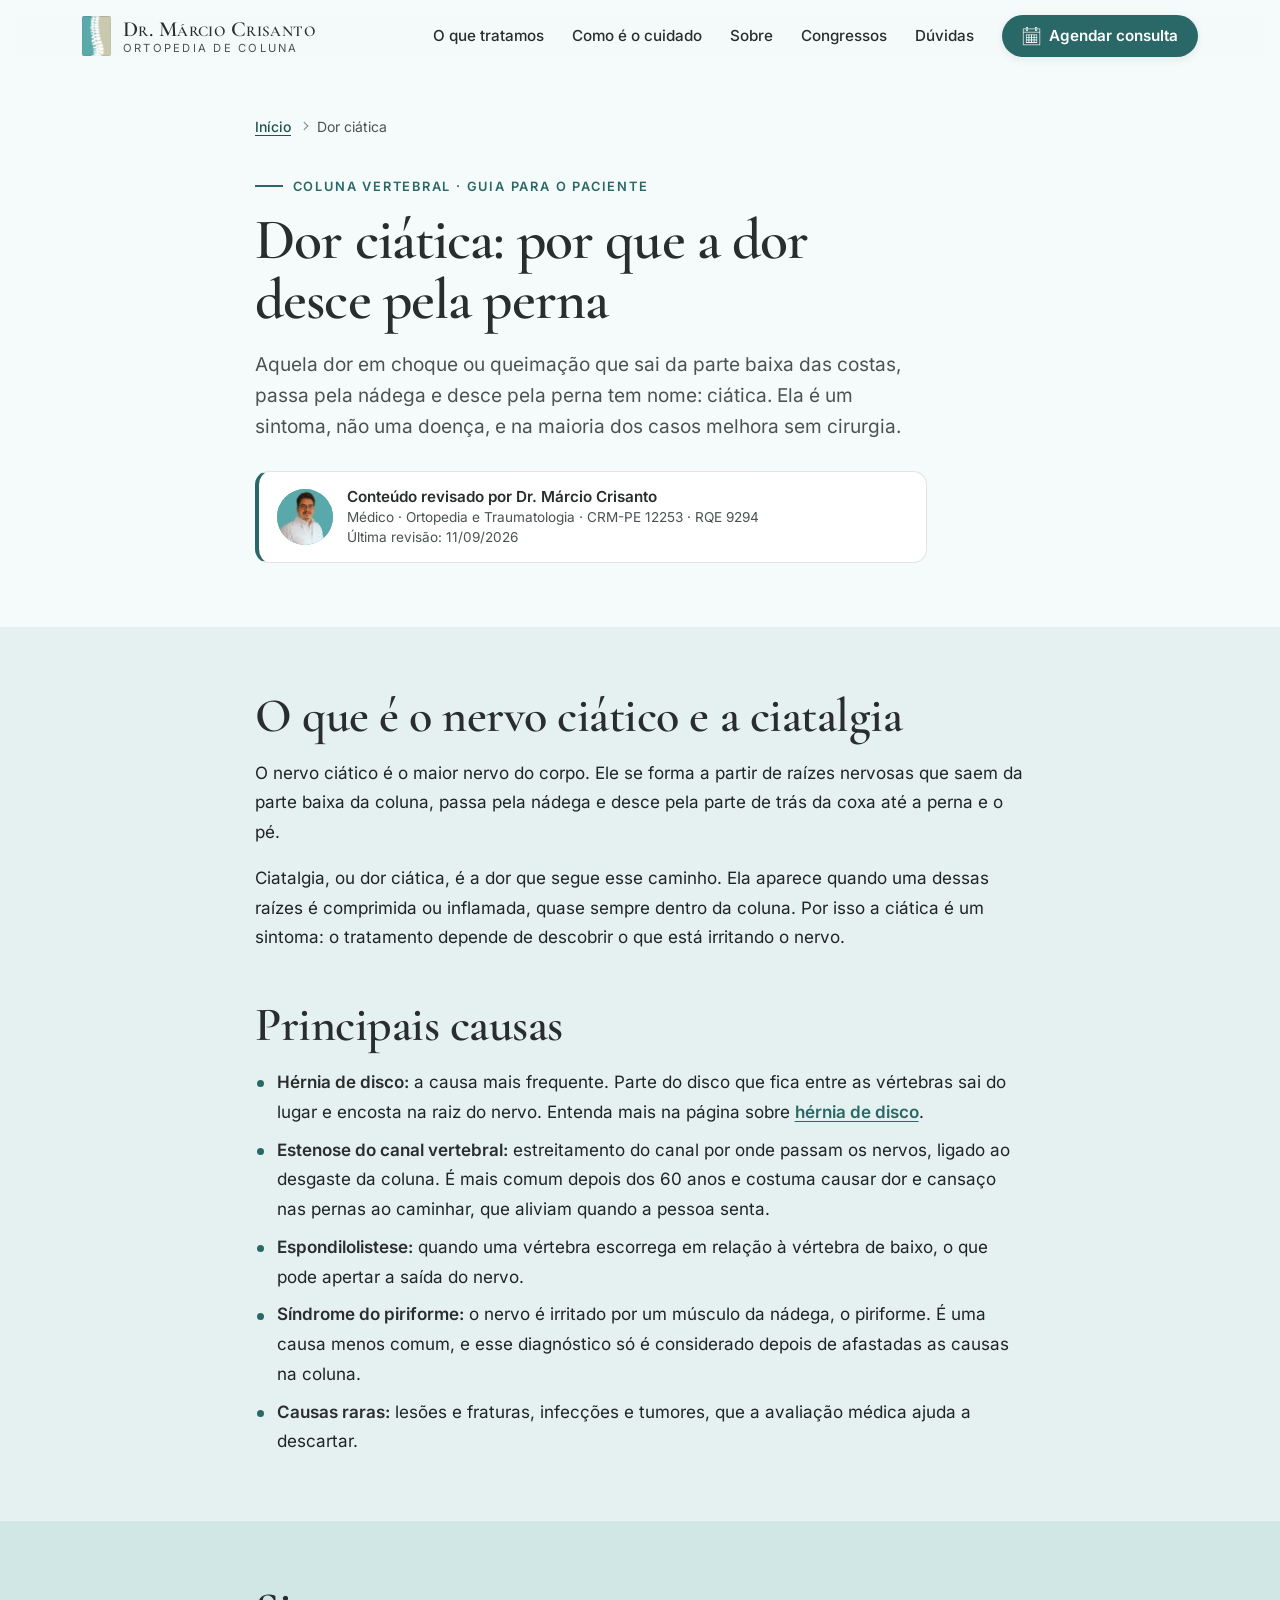
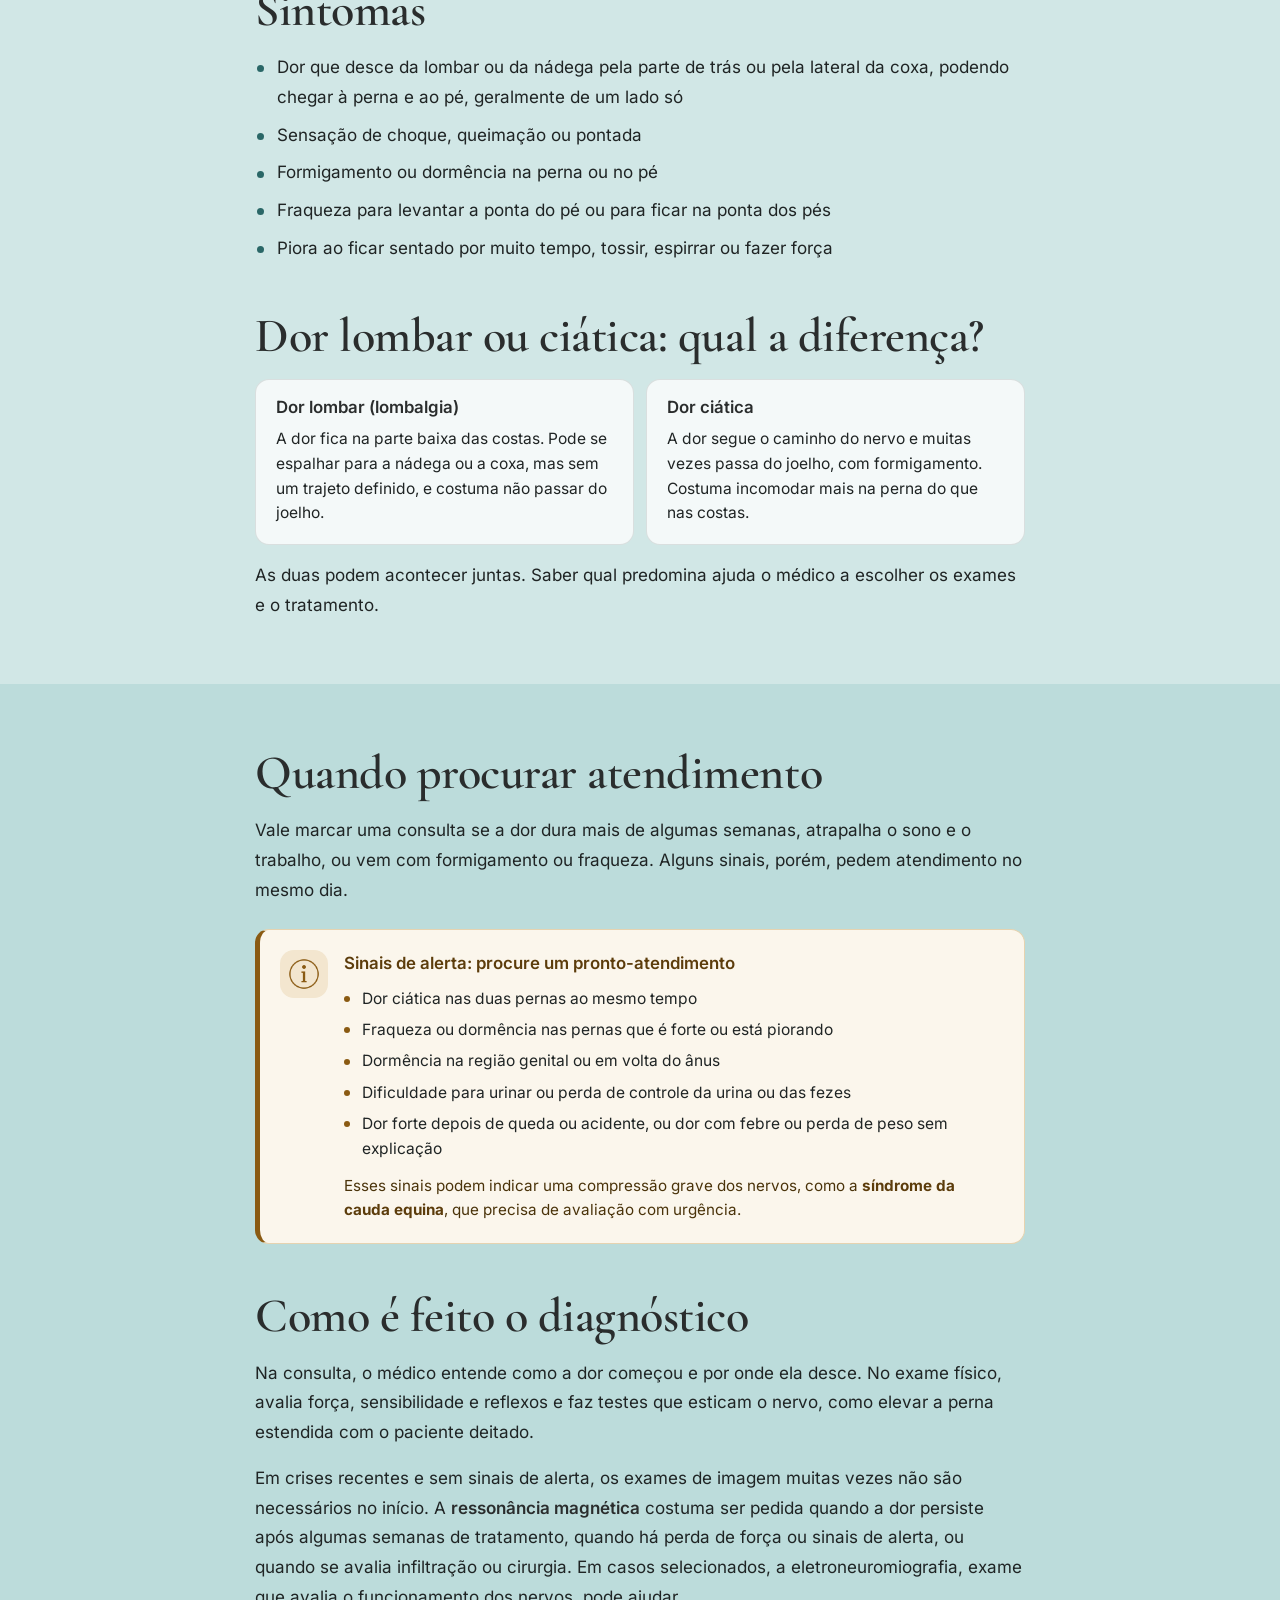
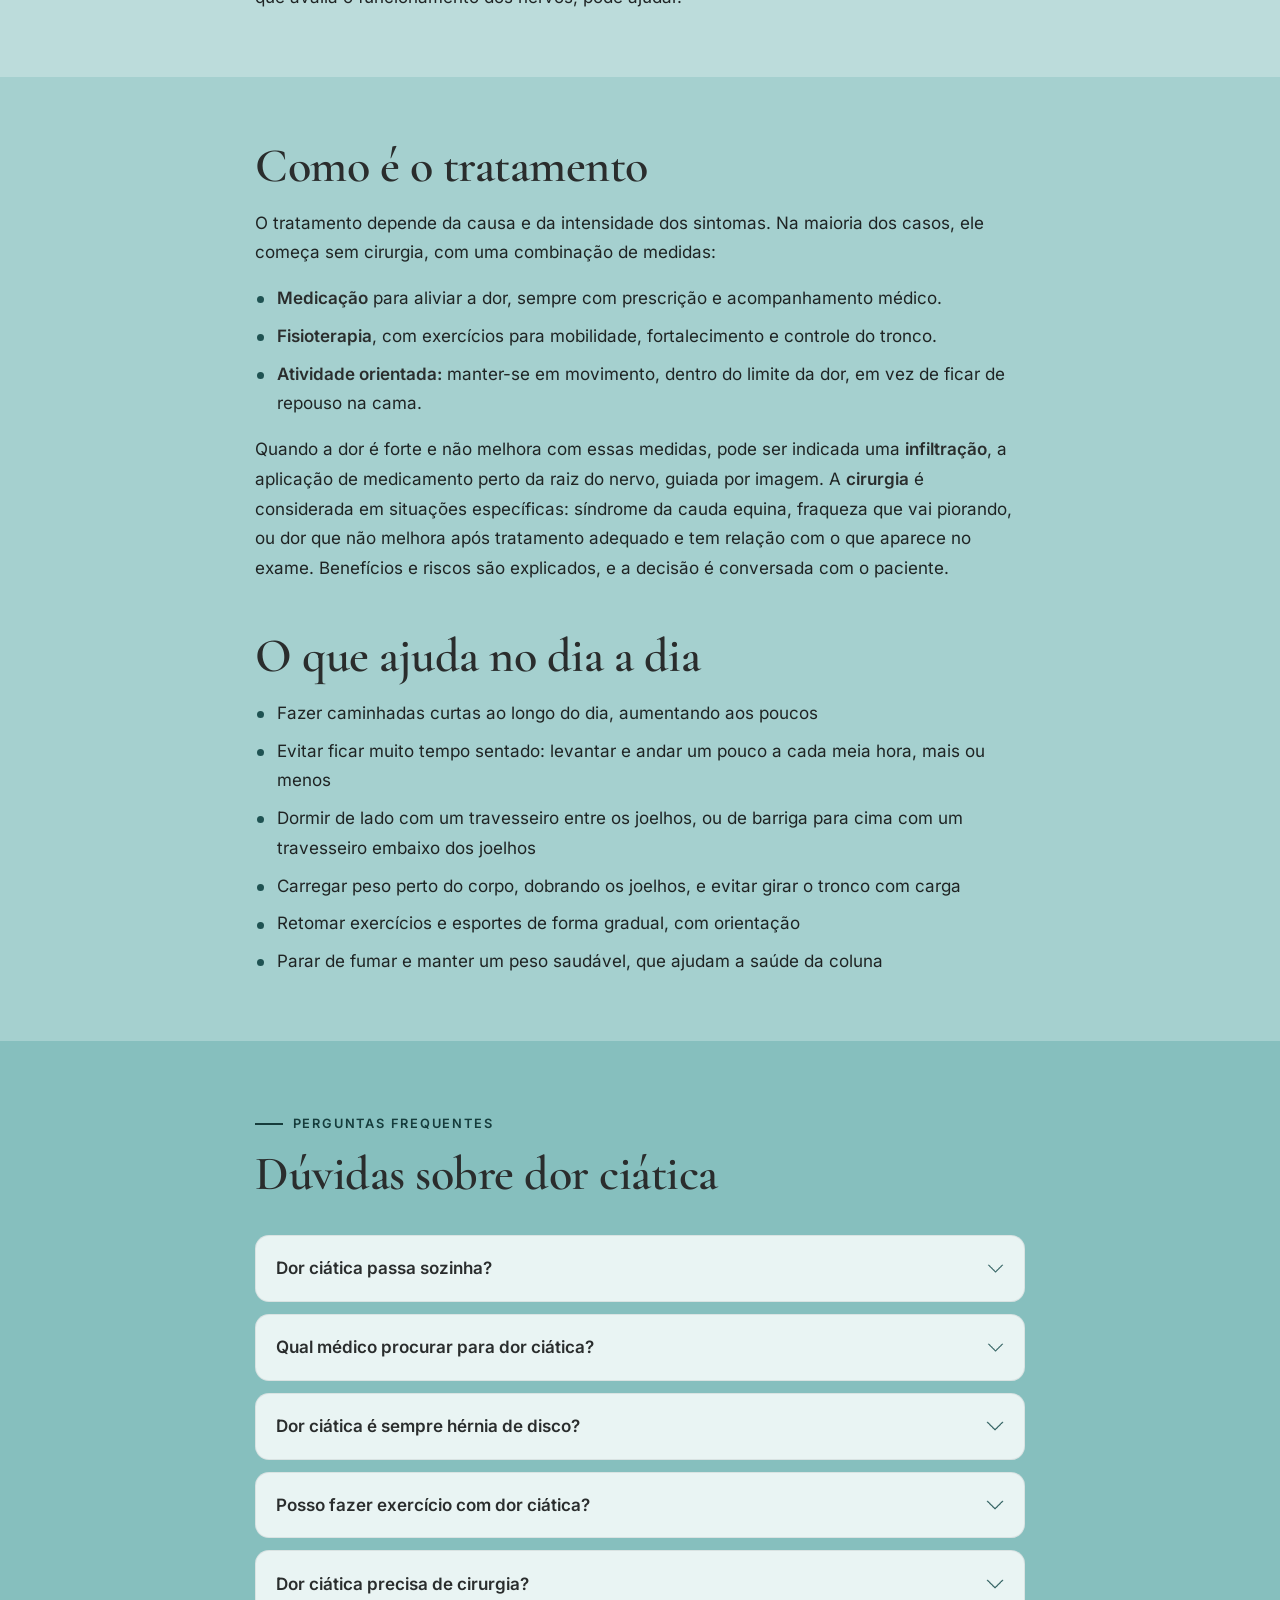
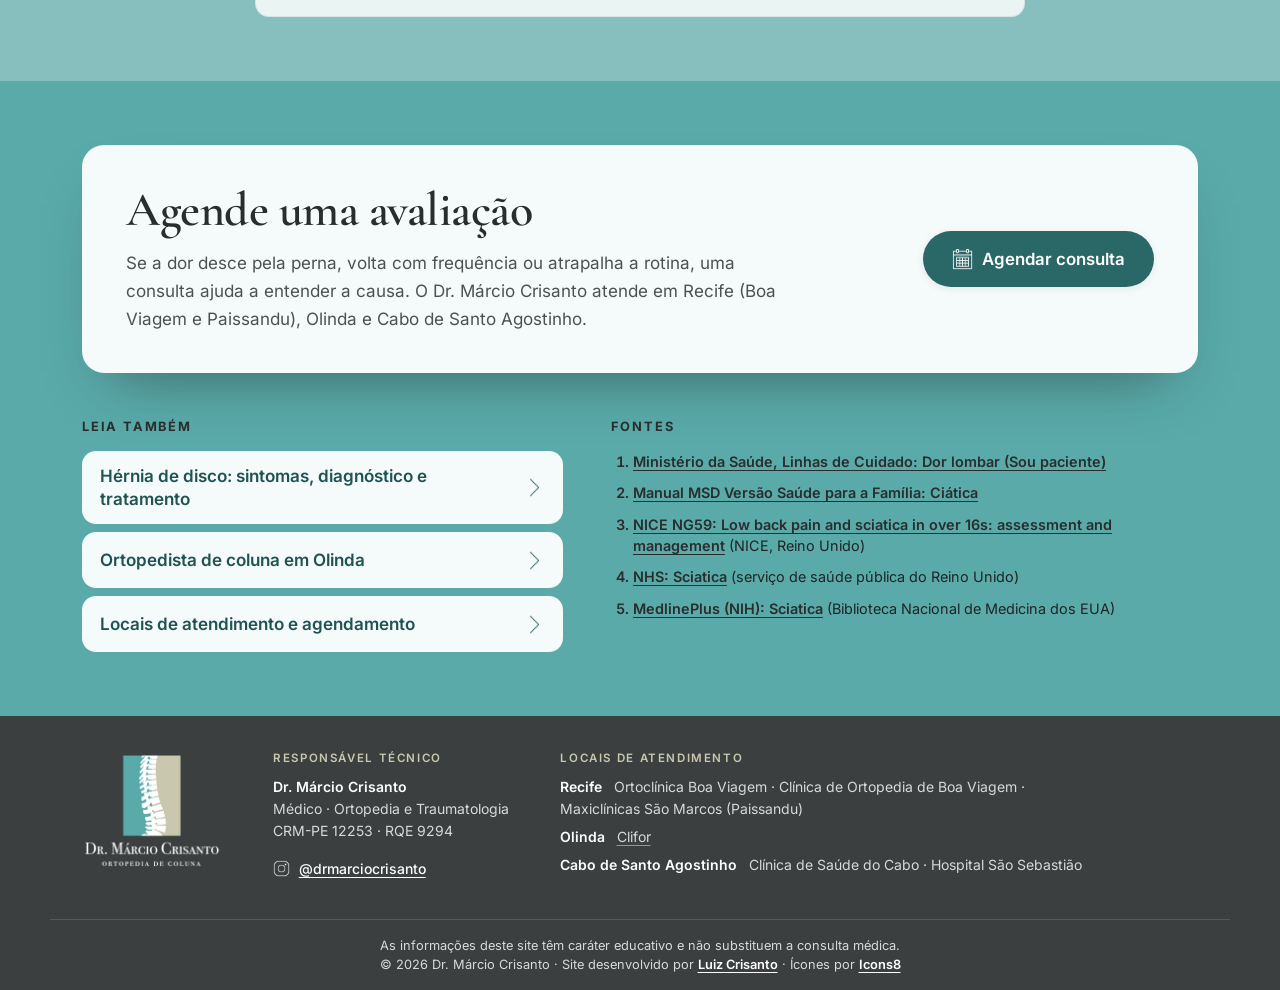
==== dor-ciatica/index.html @ 5a5e3a37 "cria paginas secundarias" ====
<!DOCTYPE html>
<html lang="pt-BR">
<head>
  <meta charset="UTF-8">
  <meta name="viewport" content="width=device-width, initial-scale=1.0">
  <!-- Headers de segurança: ver o arquivo _headers (Netlify) -->
  <title>Dor Ciática: Sintomas e Tratamento em Recife</title>
  <meta name="description" content="Dor ciática que desce pela perna: por que acontece, quando procurar o médico e como é o tratamento. Ortopedista de coluna em Recife, Olinda e Cabo.">
  <link rel="canonical" href="https://www.drmarciocrisanto.com.br/dor-ciatica/">
  <meta name="robots" content="index, follow, max-image-preview:large, max-snippet:-1">
  <meta name="theme-color" content="#3B3F3F">

  <meta property="og:type" content="article">
  <meta property="og:site_name" content="Dr. Márcio Crisanto">
  <meta property="og:locale" content="pt_BR">
  <meta property="og:title" content="Dor ciática: por que a dor desce pela perna | Dr. Márcio Crisanto">
  <meta property="og:description" content="Dor ciática que desce pela perna: por que acontece, quando procurar o médico e como é o tratamento. Ortopedista de coluna em Recife, Olinda e Cabo.">
  <meta property="og:url" content="https://www.drmarciocrisanto.com.br/dor-ciatica/">
  <meta property="og:image" content="https://www.drmarciocrisanto.com.br/assets/images/og-image.jpg">
  <meta property="og:image:width" content="1200">
  <meta property="og:image:height" content="630">
  <meta property="og:image:alt" content="Dr. Márcio Crisanto, ortopedista de coluna em Recife e Olinda">
  <meta name="twitter:card" content="summary_large_image">

  <link rel="icon" href="/favicon.ico" sizes="48x48">
  <link rel="icon" href="/assets/images/favicon-32.png" type="image/png" sizes="32x32">
  <link rel="icon" href="/assets/images/favicon-192.png" type="image/png" sizes="192x192">
  <link rel="apple-touch-icon" href="/assets/images/apple-touch-icon.png">
  <link rel="manifest" href="/site.webmanifest">
  <link rel="preload" href="/assets/fonts/inter-latin.woff2" as="font" type="font/woff2" crossorigin>
  <link rel="preload" href="/assets/fonts/cormorant-garamond-latin.woff2" as="font" type="font/woff2" crossorigin>
  <link rel="stylesheet" href="/css/variables.css?v=10">
  <link rel="stylesheet" href="/css/styles.css?v=10">

  <script type="application/ld+json">
{
  "@context": "https://schema.org",
  "@graph": [
    {
      "@type": "MedicalWebPage",
      "@id": "https://www.drmarciocrisanto.com.br/dor-ciatica/#pagina",
      "name": "Dor Ciática: Sintomas e Tratamento em Recife",
      "description": "Dor ciática que desce pela perna: por que acontece, quando procurar o médico e como é o tratamento. Ortopedista de coluna em Recife, Olinda e Cabo.",
      "url": "https://www.drmarciocrisanto.com.br/dor-ciatica/",
      "inLanguage": "pt-BR",
      "isPartOf": {
        "@id": "https://www.drmarciocrisanto.com.br/#site"
      },
      "breadcrumb": {
        "@id": "https://www.drmarciocrisanto.com.br/dor-ciatica/#breadcrumb"
      },
      "reviewedBy": {
        "@id": "https://www.drmarciocrisanto.com.br/#pessoa"
      },
      "author": {
        "@id": "https://www.drmarciocrisanto.com.br/#pessoa"
      },
      "lastReviewed": "2026-09-11",
      "datePublished": "2026-09-11",
      "dateModified": "2026-09-11",
      "medicalAudience": "https://schema.org/Patient",
      "about": {
        "@type": "MedicalCondition",
        "name": "Dor ciática",
        "alternateName": [
          "Ciatalgia",
          "Ciática",
          "Radiculopatia lombossacral"
        ],
        "description": "Dor que segue o trajeto do nervo ciático, da região lombar e da nádega para a perna, causada pela compressão ou inflamação de uma raiz nervosa, na maioria das vezes por hérnia de disco.",
        "signOrSymptom": [
          {
            "@type": "MedicalSignOrSymptom",
            "name": "Dor que desce pela nádega e pela perna"
          },
          {
            "@type": "MedicalSignOrSymptom",
            "name": "Sensação de choque ou queimação na perna"
          },
          {
            "@type": "MedicalSignOrSymptom",
            "name": "Formigamento ou dormência na perna ou no pé"
          },
          {
            "@type": "MedicalSignOrSymptom",
            "name": "Fraqueza na perna ou no pé"
          }
        ],
        "possibleTreatment": [
          {
            "@type": "MedicalTherapy",
            "name": "Medicação para dor, com prescrição médica"
          },
          {
            "@type": "PhysicalTherapy",
            "name": "Fisioterapia"
          },
          {
            "@type": "MedicalTherapy",
            "name": "Atividade física orientada"
          },
          {
            "@type": "MedicalTherapy",
            "name": "Infiltração na coluna, em casos selecionados"
          },
          {
            "@type": "MedicalTherapy",
            "name": "Cirurgia, em situações específicas"
          }
        ]
      }
    },
    {
      "@type": "BreadcrumbList",
      "@id": "https://www.drmarciocrisanto.com.br/dor-ciatica/#breadcrumb",
      "itemListElement": [
        {
          "@type": "ListItem",
          "position": 1,
          "name": "Início",
          "item": "https://www.drmarciocrisanto.com.br/"
        },
        {
          "@type": "ListItem",
          "position": 2,
          "name": "Dor ciática",
          "item": "https://www.drmarciocrisanto.com.br/dor-ciatica/"
        }
      ]
    },
    {
      "@type": "FAQPage",
      "@id": "https://www.drmarciocrisanto.com.br/dor-ciatica/#faq",
      "isPartOf": {
        "@id": "https://www.drmarciocrisanto.com.br/dor-ciatica/#pagina"
      },
      "inLanguage": "pt-BR",
      "mainEntity": [
        {
          "@type": "Question",
          "name": "Dor ciática passa sozinha?",
          "acceptedAnswer": {
            "@type": "Answer",
            "text": "Muitas vezes a dor ciática melhora em algumas semanas a poucos meses, principalmente quando a pessoa se mantém ativa. Ainda assim, vale consultar um médico se a dor é forte, dura mais de algumas semanas ou vem com formigamento ou fraqueza, para entender a causa e ajustar o tratamento."
          }
        },
        {
          "@type": "Question",
          "name": "Qual médico procurar para dor ciática?",
          "acceptedAnswer": {
            "@type": "Answer",
            "text": "O ortopedista com atuação em coluna avalia a origem da dor, pede os exames necessários e conduz o tratamento, em conjunto com fisioterapeutas e outros profissionais quando preciso. Se houver sinais de alerta, o primeiro passo é o pronto-atendimento."
          }
        },
        {
          "@type": "Question",
          "name": "Dor ciática é sempre hérnia de disco?",
          "acceptedAnswer": {
            "@type": "Answer",
            "text": "Não. A hérnia de disco é a causa mais frequente, mas a ciática também pode vir da estenose do canal vertebral, da espondilolistese e, mais raramente, de outras condições. Por isso a consulta e o exame físico são importantes antes de definir o tratamento."
          }
        },
        {
          "@type": "Question",
          "name": "Posso fazer exercício com dor ciática?",
          "acceptedAnswer": {
            "@type": "Answer",
            "text": "Na maioria dos casos, sim. Caminhadas leves e exercícios orientados ajudam na recuperação. O ideal é respeitar o limite da dor, evitar carga pesada e impacto na fase aguda e retomar as atividades aos poucos, com orientação."
          }
        },
        {
          "@type": "Question",
          "name": "Dor ciática precisa de cirurgia?",
          "acceptedAnswer": {
            "@type": "Answer",
            "text": "Na maioria das vezes, não. A cirurgia é considerada quando há síndrome da cauda equina, fraqueza que vai piorando, ou dor que não melhora após tratamento conservador adequado e tem relação com o que aparece no exame. A decisão é conversada com o paciente."
          }
        }
      ]
    }
  ]
}
  </script>
  <script type="module" src="/js/script.js?v=10"></script>
  <link rel="modulepreload" href="/js/modules/api.js">
  <link rel="modulepreload" href="/js/modules/menu.js">
  <link rel="modulepreload" href="/js/modules/scroll.js">
</head>
<body>
  <a class="skip-link" href="#conteudo">Pular para o conteúdo</a>

  <!-- ============ HEADER ============ -->
  <header class="header" id="topo">
    <div class="container header__inner">
      <a class="brand" href="/" aria-label="Dr. Márcio Crisanto, Ortopedia de coluna, página inicial">
        <img class="brand__mark" src="/assets/images/logo-mark.webp" alt="" width="29" height="41">
        <span class="brand__text">
          <span class="brand__name">Dr. Márcio Crisanto</span>
          <span class="brand__tagline">Ortopedia de coluna</span>
        </span>
      </a>

      <button class="menu-toggle" type="button" aria-expanded="false" aria-controls="menu-principal">
        <span class="icon icon--menu" aria-hidden="true"></span>
        <span class="visually-hidden">Abrir menu</span>
      </button>

      <nav class="nav" id="menu-principal" aria-label="Navegação principal">
        <ul class="nav__list">
          <li><a class="nav__link" href="/#tratamentos">O que tratamos</a></li>
          <li><a class="nav__link" href="/#cuidado">Como é o cuidado</a></li>
          <li><a class="nav__link" href="/#sobre">Sobre</a></li>
          <li><a class="nav__link" href="/#congressos">Congressos</a></li>
          <li><a class="nav__link" href="/#duvidas">Dúvidas</a></li>
          <li><a class="btn btn--primary btn--sm nav__cta" href="/#agendar">
            <span class="icon icon--calendar" aria-hidden="true"></span>Agendar consulta</a></li>
        </ul>
      </nav>
    </div>
  </header>

  <main id="conteudo">

    <!-- ============ TOPO DA PÁGINA ============ -->
    <section class="section section--1 page-hero" aria-labelledby="pagina-titulo">
      <div class="container container--read">
        <nav class="breadcrumb" aria-label="Você está em">
          <ol>
            <li><a href="/">Início</a></li>
            <li><span aria-current="page">Dor ciática</span></li>
          </ol>
        </nav>
        <p class="eyebrow">Coluna vertebral · Guia para o paciente</p>
        <h1 class="page-title" id="pagina-titulo">Dor ciática: por que a dor desce pela perna</h1>
        <p class="page-hero__lead">
          Aquela dor em choque ou queimação que sai da parte baixa das costas, passa pela nádega e desce pela
          perna tem nome: ciática. Ela é um sintoma, não uma doença, e na maioria dos casos melhora sem cirurgia.
        </p>
        <div class="author-box">
          <img class="author-box__photo" src="/assets/images/dr-marcio-crisanto-120.webp" alt="" width="60" height="60">
          <p class="author-box__text">
            <strong>Conteúdo revisado por Dr. Márcio Crisanto</strong>
            <span>Médico · Ortopedia e Traumatologia · CRM-PE 12253 · RQE 9294</span>
            <span>Última revisão: <time datetime="2026-09-11">11/09/2026</time></span>
          </p>
        </div>
      </div>
    </section>

    <!-- ============ O QUE É E CAUSAS ============ -->
    <section class="section section--2" aria-labelledby="o-que-e">
      <div class="container container--read">
        <div class="article">
          <h2 class="section__title" id="o-que-e">O que é o nervo ciático e a ciatalgia</h2>
          <p>
            O nervo ciático é o maior nervo do corpo. Ele se forma a partir de raízes nervosas que saem da parte
            baixa da coluna, passa pela nádega e desce pela parte de trás da coxa até a perna e o pé.
          </p>
          <p>
            Ciatalgia, ou dor ciática, é a dor que segue esse caminho. Ela aparece quando uma dessas raízes é
            comprimida ou inflamada, quase sempre dentro da coluna. Por isso a ciática é um sintoma: o tratamento
            depende de descobrir o que está irritando o nervo.
          </p>

          <h2 class="section__title article__h2">Principais causas</h2>
          <ul class="article__list">
            <li>
              <strong>Hérnia de disco:</strong> a causa mais frequente. Parte do disco que fica entre as vértebras
              sai do lugar e encosta na raiz do nervo. Entenda mais na página sobre
              <a href="/hernia-de-disco/">hérnia de disco</a>.
            </li>
            <li>
              <strong>Estenose do canal vertebral:</strong> estreitamento do canal por onde passam os nervos,
              ligado ao desgaste da coluna. É mais comum depois dos 60 anos e costuma causar dor e cansaço nas
              pernas ao caminhar, que aliviam quando a pessoa senta.
            </li>
            <li>
              <strong>Espondilolistese:</strong> quando uma vértebra escorrega em relação à vértebra de baixo, o que
              pode apertar a saída do nervo.
            </li>
            <li>
              <strong>Síndrome do piriforme:</strong> o nervo é irritado por um músculo da nádega, o piriforme. É uma
              causa menos comum, e esse diagnóstico só é considerado depois de afastadas as causas na coluna.
            </li>
            <li>
              <strong>Causas raras:</strong> lesões e fraturas, infecções e tumores, que a avaliação médica ajuda a
              descartar.
            </li>
          </ul>
        </div>
      </div>
    </section>

    <!-- ============ SINTOMAS E DIFERENÇA ============ -->
    <section class="section section--3" aria-labelledby="sintomas">
      <div class="container container--read">
        <div class="article">
          <h2 class="section__title" id="sintomas">Sintomas</h2>
          <ul class="article__list">
            <li>Dor que desce da lombar ou da nádega pela parte de trás ou pela lateral da coxa, podendo chegar à perna e ao pé, geralmente de um lado só</li>
            <li>Sensação de choque, queimação ou pontada</li>
            <li>Formigamento ou dormência na perna ou no pé</li>
            <li>Fraqueza para levantar a ponta do pé ou para ficar na ponta dos pés</li>
            <li>Piora ao ficar sentado por muito tempo, tossir, espirrar ou fazer força</li>
          </ul>

          <h2 class="section__title article__h2" id="diferenca">Dor lombar ou ciática: qual a diferença?</h2>
          <div class="compare">
            <div class="compare__item">
              <h3>Dor lombar (lombalgia)</h3>
              <p>A dor fica na parte baixa das costas. Pode se espalhar para a nádega ou a coxa, mas sem um trajeto definido, e costuma não passar do joelho.</p>
            </div>
            <div class="compare__item">
              <h3>Dor ciática</h3>
              <p>A dor segue o caminho do nervo e muitas vezes passa do joelho, com formigamento. Costuma incomodar mais na perna do que nas costas.</p>
            </div>
          </div>
          <p>
            As duas podem acontecer juntas. Saber qual predomina ajuda o médico a escolher os exames e o tratamento.
          </p>
        </div>
      </div>
    </section>

    <!-- ============ ALERTA E DIAGNÓSTICO ============ -->
    <section class="section section--4" aria-labelledby="alerta">
      <div class="container container--read">
        <div class="article">
          <h2 class="section__title" id="alerta">Quando procurar atendimento</h2>
          <p>
            Vale marcar uma consulta se a dor dura mais de algumas semanas, atrapalha o sono e o trabalho, ou vem
            com formigamento ou fraqueza. Alguns sinais, porém, pedem atendimento no mesmo dia.
          </p>
        </div>

        <aside class="alert-box article__alert" aria-labelledby="alerta-titulo">
          <span class="icon-badge icon-badge--warn"><span class="icon icon--info" aria-hidden="true"></span></span>
          <div>
            <h3 class="alert-box__title" id="alerta-titulo">Sinais de alerta: procure um pronto-atendimento</h3>
            <ul class="alert-box__list">
              <li>Dor ciática nas duas pernas ao mesmo tempo</li>
              <li>Fraqueza ou dormência nas pernas que é forte ou está piorando</li>
              <li>Dormência na região genital ou em volta do ânus</li>
              <li>Dificuldade para urinar ou perda de controle da urina ou das fezes</li>
              <li>Dor forte depois de queda ou acidente, ou dor com febre ou perda de peso sem explicação</li>
            </ul>
            <p class="alert-box__note">
              Esses sinais podem indicar uma compressão grave dos nervos, como a <strong>síndrome da cauda
              equina</strong>, que precisa de avaliação com urgência.
            </p>
          </div>
        </aside>

        <div class="article article--after">
          <h2 class="section__title" id="diagnostico">Como é feito o diagnóstico</h2>
          <p>
            Na consulta, o médico entende como a dor começou e por onde ela desce. No exame físico, avalia força,
            sensibilidade e reflexos e faz testes que esticam o nervo, como elevar a perna estendida com o paciente
            deitado.
          </p>
          <p>
            Em crises recentes e sem sinais de alerta, os exames de imagem muitas vezes não são necessários no
            início. A <strong>ressonância magnética</strong> costuma ser pedida quando a dor persiste após algumas
            semanas de tratamento, quando há perda de força ou sinais de alerta, ou quando se avalia infiltração ou
            cirurgia. Em casos selecionados, a eletroneuromiografia, exame que avalia o funcionamento dos nervos,
            pode ajudar.
          </p>
        </div>
      </div>
    </section>

    <!-- ============ TRATAMENTO E DIA A DIA ============ -->
    <section class="section section--5" aria-labelledby="tratamento">
      <div class="container container--read">
        <div class="article">
          <h2 class="section__title" id="tratamento">Como é o tratamento</h2>
          <p>
            O tratamento depende da causa e da intensidade dos sintomas. Na maioria dos casos, ele começa sem
            cirurgia, com uma combinação de medidas:
          </p>
          <ul class="article__list">
            <li><strong>Medicação</strong> para aliviar a dor, sempre com prescrição e acompanhamento médico.</li>
            <li><strong>Fisioterapia</strong>, com exercícios para mobilidade, fortalecimento e controle do tronco.</li>
            <li><strong>Atividade orientada:</strong> manter-se em movimento, dentro do limite da dor, em vez de ficar de repouso na cama.</li>
          </ul>
          <p>
            Quando a dor é forte e não melhora com essas medidas, pode ser indicada uma <strong>infiltração</strong>,
            a aplicação de medicamento perto da raiz do nervo, guiada por imagem. A <strong>cirurgia</strong> é
            considerada em situações específicas: síndrome da cauda equina, fraqueza que vai piorando, ou dor que
            não melhora após tratamento adequado e tem relação com o que aparece no exame. Benefícios e riscos são
            explicados, e a decisão é conversada com o paciente.
          </p>

          <h2 class="section__title article__h2">O que ajuda no dia a dia</h2>
          <ul class="article__list">
            <li>Fazer caminhadas curtas ao longo do dia, aumentando aos poucos</li>
            <li>Evitar ficar muito tempo sentado: levantar e andar um pouco a cada meia hora, mais ou menos</li>
            <li>Dormir de lado com um travesseiro entre os joelhos, ou de barriga para cima com um travesseiro embaixo dos joelhos</li>
            <li>Carregar peso perto do corpo, dobrando os joelhos, e evitar girar o tronco com carga</li>
            <li>Retomar exercícios e esportes de forma gradual, com orientação</li>
            <li>Parar de fumar e manter um peso saudável, que ajudam a saúde da coluna</li>
          </ul>
        </div>
      </div>
    </section>

    <!-- ============ PERGUNTAS FREQUENTES ============ -->
    <section class="section section--6" aria-labelledby="duvidas-titulo">
      <div class="container container--read">
        <header class="section__head">
          <p class="eyebrow">Perguntas frequentes</p>
          <h2 class="section__title" id="duvidas-titulo">Dúvidas sobre dor ciática</h2>
        </header>
        <div class="faq">
          <details class="faq__item">
            <summary class="faq__q">Dor ciática passa sozinha?</summary>
            <div class="faq__a"><p>Muitas vezes a dor ciática melhora em algumas semanas a poucos meses, principalmente quando a pessoa se mantém ativa. Ainda assim, vale consultar um médico se a dor é forte, dura mais de algumas semanas ou vem com formigamento ou fraqueza, para entender a causa e ajustar o tratamento.</p></div>
          </details>
          <details class="faq__item">
            <summary class="faq__q">Qual médico procurar para dor ciática?</summary>
            <div class="faq__a"><p>O ortopedista com atuação em coluna avalia a origem da dor, pede os exames necessários e conduz o tratamento, em conjunto com fisioterapeutas e outros profissionais quando preciso. Se houver sinais de alerta, o primeiro passo é o pronto-atendimento.</p></div>
          </details>
          <details class="faq__item">
            <summary class="faq__q">Dor ciática é sempre hérnia de disco?</summary>
            <div class="faq__a"><p>Não. A hérnia de disco é a causa mais frequente, mas a ciática também pode vir da estenose do canal vertebral, da espondilolistese e, mais raramente, de outras condições. Por isso a consulta e o exame físico são importantes antes de definir o tratamento.</p></div>
          </details>
          <details class="faq__item">
            <summary class="faq__q">Posso fazer exercício com dor ciática?</summary>
            <div class="faq__a"><p>Na maioria dos casos, sim. Caminhadas leves e exercícios orientados ajudam na recuperação. O ideal é respeitar o limite da dor, evitar carga pesada e impacto na fase aguda e retomar as atividades aos poucos, com orientação.</p></div>
          </details>
          <details class="faq__item">
            <summary class="faq__q">Dor ciática precisa de cirurgia?</summary>
            <div class="faq__a"><p>Na maioria das vezes, não. A cirurgia é considerada quando há síndrome da cauda equina, fraqueza que vai piorando, ou dor que não melhora após tratamento conservador adequado e tem relação com o que aparece no exame. A decisão é conversada com o paciente.</p></div>
          </details>
        </div>
      </div>
    </section>

    <!-- ============ AGENDAR, LEIA TAMBÉM E FONTES ============ -->
    <section class="section section--7 page-end" aria-labelledby="cta-titulo">
      <div class="container">
        <div class="cta-box" data-hides-mobile-cta>
          <div class="cta-box__text">
            <h2 class="section__title" id="cta-titulo">Agende uma avaliação</h2>
            <p>
              Se a dor desce pela perna, volta com frequência ou atrapalha a rotina, uma consulta ajuda a entender a
              causa. O Dr. Márcio Crisanto atende em Recife (Boa Viagem e Paissandu), Olinda e Cabo de Santo Agostinho.
            </p>
          </div>
          <div class="cta-box__actions">
            <a class="btn btn--primary btn--lg" href="/#agendar">
              <span class="icon icon--calendar" aria-hidden="true"></span>Agendar consulta</a>
          </div>
        </div>

        <div class="page-end__grid">
          <nav class="related" aria-labelledby="leia-titulo">
            <h2 class="related__title" id="leia-titulo">Leia também</h2>
            <ul class="related-links">
              <li><a class="related-links__item" href="/hernia-de-disco/"><span>Hérnia de disco: sintomas, diagnóstico e tratamento</span><span class="icon icon--forward" aria-hidden="true"></span></a></li>
              <li><a class="related-links__item" href="/ortopedista-coluna-olinda/"><span>Ortopedista de coluna em Olinda</span><span class="icon icon--forward" aria-hidden="true"></span></a></li>
              <li><a class="related-links__item" href="/#agendar"><span>Locais de atendimento e agendamento</span><span class="icon icon--forward" aria-hidden="true"></span></a></li>
            </ul>
          </nav>
          <section class="sources" aria-labelledby="fontes-titulo">
            <h2 class="sources__title" id="fontes-titulo">Fontes</h2>
            <ol class="sources__list">
              <li><a href="https://linhasdecuidado.saude.gov.br/portal/dor-lombar/sou-paciente" target="_blank" rel="noopener noreferrer">Ministério da Saúde, Linhas de Cuidado: Dor lombar (Sou paciente)<span class="visually-hidden"> (abre em nova aba)</span></a></li>
              <li><a href="https://www.msdmanuals.com/pt/casa/dist%C3%BArbios-%C3%B3sseos-articulares-e-musculares/dor-lombar-e-no-pesco%C3%A7o/ci%C3%A1tica" target="_blank" rel="noopener noreferrer">Manual MSD Versão Saúde para a Família: Ciática<span class="visually-hidden"> (abre em nova aba)</span></a></li>
              <li><a href="https://www.ncbi.nlm.nih.gov/books/NBK562933/" target="_blank" rel="noopener noreferrer">NICE NG59: Low back pain and sciatica in over 16s: assessment and management<span class="visually-hidden"> (abre em nova aba)</span></a> (NICE, Reino Unido)</li>
              <li><a href="https://www.nhs.uk/conditions/sciatica/" target="_blank" rel="noopener noreferrer">NHS: Sciatica<span class="visually-hidden"> (abre em nova aba)</span></a> (serviço de saúde pública do Reino Unido)</li>
              <li><a href="https://medlineplus.gov/ency/article/000686.htm" target="_blank" rel="noopener noreferrer">MedlinePlus (NIH): Sciatica<span class="visually-hidden"> (abre em nova aba)</span></a> (Biblioteca Nacional de Medicina dos EUA)</li>
            </ol>
          </section>
        </div>
      </div>
    </section>
  </main>

  <!-- ============ FOOTER ============ -->
  <footer class="footer">
    <div class="container footer__grid">
      <div class="footer__brand">
        <img class="footer__logo" src="/assets/images/logo-lockup-white.webp" alt="Dr. Márcio Crisanto, Ortopedia de Coluna" width="284" height="238" loading="lazy">
      </div>

      <div class="footer__col footer__col--doctor">
        <h2 class="footer__title">Responsável técnico</h2>
        <p class="footer__doctor"><strong>Dr. Márcio Crisanto</strong><br>Médico · Ortopedia e Traumatologia<br>CRM-PE 12253 · RQE 9294</p>
        <a class="footer__social" href="https://www.instagram.com/drmarciocrisanto/" target="_blank" rel="noopener noreferrer">
          <span class="icon icon--instagram" aria-hidden="true"></span>@drmarciocrisanto<span class="visually-hidden"> (abre em nova aba)</span></a>
      </div>

      <div class="footer__col footer__col--places">
        <h2 class="footer__title">Locais de atendimento</h2>
        <dl class="footer__places">
          <div>
            <dt>Recife</dt>
            <dd><span>Ortoclínica Boa Viagem</span>&nbsp;· <span>Clínica de Ortopedia de Boa Viagem</span>&nbsp;· <span>Maxiclínicas São Marcos (Paissandu)</span></dd>
          </div>
          <div>
            <dt>Olinda</dt>
            <dd><a class="footer__place-link" href="/ortopedista-coluna-olinda/">Clifor</a></dd>
          </div>
          <div>
            <dt>Cabo de Santo Agostinho</dt>
            <dd><span>Clínica de Saúde do Cabo</span>&nbsp;· <span>Hospital São Sebastião</span></dd>
          </div>
        </dl>
      </div>
    </div>

    <div class="container footer__bottom">
      <p>As informações deste site têm caráter educativo e não substituem a consulta médica.</p>
      <p>
        © <span data-year>2026</span> Dr. Márcio Crisanto ·
        Site desenvolvido por <a href="https://devluizcrisanto.com.br" target="_blank" rel="noopener noreferrer">Luiz Crisanto<span class="visually-hidden"> (abre em nova aba)</span></a> ·
        Ícones por <a href="https://icons8.com.br" target="_blank" rel="noopener noreferrer">Icons8<span class="visually-hidden"> (abre em nova aba)</span></a>
      </p>
    </div>
  </footer>

  <!-- Barra de agendamento fixa no mobile -->
  <div class="mobile-cta" data-mobile-cta>
    <a class="btn btn--primary btn--block" href="/#agendar">
      <span class="icon icon--calendar" aria-hidden="true"></span>Agendar consulta</a>
  </div>

  <a class="to-top" href="#topo" data-to-top aria-label="Voltar ao topo">
    <span class="icon icon--up" aria-hidden="true"></span>
  </a>
</body>
</html>
---- css/variables.css ----
/* ==========================================================
   Design tokens · Dr. Márcio Crisanto
   Paleta extraída da logo: grafite #3B3F3F, teal #5AAAAA, bege #C9C8AF
   ========================================================== */

@font-face {
  font-family: 'Cormorant Garamond';
  src: url('../assets/fonts/cormorant-garamond-latin.woff2') format('woff2');
  font-weight: 300 700;
  font-style: normal;
  font-display: swap;
}

@font-face {
  font-family: 'Inter';
  src: url('../assets/fonts/inter-latin.woff2') format('woff2');
  font-weight: 100 900;
  font-style: normal;
  font-display: swap;
}

:root {
  /* Cores da marca */
  --graphite: #3B3F3F;
  --graphite-900: #2A2D2D;
  --teal: #5AAAAA;          /* teal da logo e do fundo da foto (decorativo, não usar para texto em fundo claro) */
  --teal-700: #2A6767;      /* teal acessível: texto e botões (6.5:1 com branco) */
  --teal-800: #1F5252;
  --beige: #C9C8AF;

  /* Texto */
  --ink: #1F2424;
  --ink-muted: #4A5252;
  --on-dark: #FFFFFF;
  --on-dark-muted: #D6DADA;

  /* Rampa de fundo das seções: um só tom (o teal da logo), do mais claro ao mais escuro.
     Cada seção é um degrau visível, sem degradê, para o paciente perceber a troca. */
  --s1: #F5FAFA;   /* hero */
  --s2: #E4F1F0;   /* o que tratamos */
  --s3: #D1E7E6;   /* como é o cuidado */
  --s4: #BCDCDB;   /* sobre */
  --s5: #A5D0CF;   /* congressos */
  --s6: #86BFBE;   /* dúvidas */
  --s7: #5AAAAA;   /* agendamento (teal da logo) */
  --s8: #3B3F3F;   /* rodapé (grafite da logo) */

  --surface: #FFFFFF;
  --line: rgba(31, 36, 36, 0.12);
  --send: #1F5252;          /* botão final de envio (sem verde, segue a paleta da marca) */
  --warn: #8A5A12;

  /* Tipografia */
  --font-primary: 'Inter', system-ui, -apple-system, 'Segoe UI', Roboto, sans-serif;
  --font-heading: 'Cormorant Garamond', 'Times New Roman', Georgia, serif;

  --fs-sm: 0.875rem;
  --fs-base: 1.0625rem;
  --fs-md: 1.1875rem;
  --fs-lg: clamp(1.35rem, 1.1rem + 1vw, 1.65rem);
  --fs-xl: clamp(2rem, 1.5rem + 2.2vw, 3rem);
  --fs-hero: clamp(2.4rem, 1.6rem + 3vw, 3.6rem);

  /* Espaçamentos */
  --spacing-xs: 0.25rem;
  --spacing-sm: 0.5rem;
  --spacing-md: 1rem;
  --spacing-lg: 2rem;
  --spacing-xl: 4rem;
  --section-pad: clamp(2.75rem, 2rem + 2.5vw, 4.25rem);

  /* Bordas e sombras */
  --radius-sm: 8px;
  --border-radius: 14px;
  --radius-lg: 22px;
  --shadow: 0 2px 8px rgba(31, 36, 36, 0.08);
  --shadow-lg: 0 18px 40px -18px rgba(31, 36, 36, 0.35);

  --container: 1180px;
  --header-h: 72px;
  --ease: cubic-bezier(0.22, 0.61, 0.36, 1);
}
---- css/styles.css ----
/* ==========================================================
   1. RESET / BASE
   ========================================================== */
*,
*::before,
*::after { box-sizing: border-box; }

html {
  scroll-behavior: smooth;
  scroll-padding-top: calc(var(--header-h) + 12px);
  -webkit-text-size-adjust: 100%;
}

body {
  margin: 0;
  font-family: var(--font-primary);
  font-size: var(--fs-base);
  line-height: 1.65;
  color: var(--ink);
  background: var(--s1);
  -webkit-font-smoothing: antialiased;
}

img { max-width: 100%; height: auto; display: block; }
h1, h2, h3, h4, p, ul, ol, dl, dd, figure, blockquote { margin: 0; }
ul, ol { padding: 0; list-style: none; }
a { color: var(--teal-700); text-underline-offset: 3px; }
a:hover { color: var(--teal-800); }
button, input, select { font: inherit; color: inherit; }

:focus-visible {
  outline: 3px solid var(--teal-700);
  outline-offset: 3px;
  border-radius: 4px;
}

.visually-hidden {
  position: absolute !important;
  width: 1px; height: 1px;
  overflow: hidden; clip: rect(0 0 0 0);
  white-space: nowrap;
}

.skip-link {
  position: absolute; left: 1rem; top: -100px; z-index: 200;
  padding: 0.6rem 1rem;
  background: var(--graphite); color: var(--on-dark);
  border-radius: var(--radius-sm);
}
.skip-link:focus { top: 1rem; color: var(--on-dark); }

.container {
  width: 100%;
  max-width: var(--container);
  margin-inline: auto;
  padding-inline: 1.25rem;
}
.container--narrow { max-width: 820px; }
.nowrap { white-space: nowrap; }

/* Ícones Icons8 aplicados como máscara, herdam a cor do texto (currentColor) */
.icon {
  display: inline-block;
  flex: none;
  width: 1.25em; height: 1.25em;
  background-color: currentColor;
  -webkit-mask: var(--i) center / contain no-repeat;
          mask: var(--i) center / contain no-repeat;
  vertical-align: -0.25em;
}
.icon--marker    { --i: url('../assets/icons/marker.png'); }
.icon--phone     { --i: url('../assets/icons/phone.png'); }
.icon--whatsapp  { --i: url('../assets/icons/whatsapp.png'); }
.icon--calendar  { --i: url('../assets/icons/calendar.png'); }
.icon--instagram { --i: url('../assets/icons/instagram-new.png'); }
.icon--check     { --i: url('../assets/icons/checkmark.png'); }
.icon--map       { --i: url('../assets/icons/map.png'); }
.icon--spine     { --i: url('../assets/icons/spine.png'); }
.icon--forward   { --i: url('../assets/icons/forward.png'); }
.icon--back      { --i: url('../assets/icons/back.png'); }
.icon--menu      { --i: url('../assets/icons/menu.png'); }
.icon--close     { --i: url('../assets/icons/delete-sign.png'); }
.icon--info      { --i: url('../assets/icons/info.png'); }
.icon--airplane  { --i: url('../assets/icons/airplane-take-off.png'); }
.icon--back-pain { --i: url('../assets/icons/back-pain.png'); }
.icon--neck      { --i: url('../assets/icons/neck.png'); }
.icon--leg-trauma { --i: url('../assets/icons/leg-trauma.png'); }
.icon--elderly-cane { --i: url('../assets/icons/elderly-cane.png'); }
.icon--posture   { --i: url('../assets/icons/posture.png'); }
.icon--vertebra  { --i: url('../assets/icons/vertebra.png'); }
.icon--spine-segments { --i: url('../assets/icons/spine-segments.png'); }
.icon--broken-bone { --i: url('../assets/icons/broken-bone.png'); }
.icon--chevron   { --i: url('../assets/icons/expand-arrow.png'); }
.icon--up        { --i: url('../assets/icons/expand-arrow.png'); transform: rotate(180deg); }

/* Botões */
.btn {
  display: inline-flex; align-items: center; justify-content: center;
  gap: 0.55rem;
  min-height: 48px;
  padding: 0.75rem 1.4rem;
  border: 2px solid transparent;
  border-radius: 999px;
  font-weight: 600;
  font-size: 1rem;
  line-height: 1.2;
  text-decoration: none;
  cursor: pointer;
  transition: background-color .2s var(--ease), color .2s var(--ease), border-color .2s var(--ease), transform .2s var(--ease), box-shadow .2s var(--ease);
}
.btn:hover { transform: translateY(-1px); }
.btn:active { transform: translateY(0); }
.btn[disabled], .btn[aria-disabled="true"] { opacity: .45; cursor: not-allowed; transform: none; }

.btn--primary { background: var(--teal-700); color: var(--on-dark); box-shadow: var(--shadow); }
.btn--primary:hover { background: var(--teal-800); color: var(--on-dark); }
.btn--ghost { background: transparent; color: var(--teal-800); border-color: var(--teal-700); }
.btn--ghost:hover { background: var(--teal-700); color: var(--on-dark); }
.btn--quiet { background: transparent; color: var(--teal-800); border-color: var(--line); }
.btn--quiet:hover { border-color: var(--teal-700); color: var(--teal-800); }
.btn--light { background: var(--s1); color: var(--graphite-900); }
.btn--light:hover { background: var(--beige); color: var(--graphite-900); }
.btn--whatsapp { background: var(--send); color: var(--on-dark); box-shadow: var(--shadow-lg); }
.btn--whatsapp:hover { background: var(--graphite-900); color: var(--on-dark); }

.btn--sm { min-height: 42px; padding: 0.55rem 1.1rem; font-size: 0.95rem; }
.btn--lg { min-height: 56px; padding: 0.9rem 1.7rem; font-size: 1.05rem; }
.btn--block { width: 100%; }

.eyebrow {
  display: inline-flex; align-items: center; gap: 0.6rem;
  margin-bottom: 0.9rem;
  font-size: 0.8rem; font-weight: 600;
  letter-spacing: 0.14em; text-transform: uppercase;
  color: var(--teal-700);
}
.eyebrow::before { content: ''; width: 28px; height: 2px; background: currentColor; }
.eyebrow--dark { color: var(--graphite-900); }

.icon-badge {
  display: inline-grid; place-items: center;
  width: 48px; height: 48px;
  border-radius: 14px;
  background: var(--s3);
  color: var(--teal-800);
  font-size: 1.6rem;
}
.icon-badge--warn { background: #F3E6CF; color: var(--warn); }

/* ==========================================================
   Seções · rampa de cor com degradê entre elas
   ========================================================== */
.section {
  --bg: var(--s1);
  --sec-muted: var(--ink-muted);
  --sec-accent: var(--teal-700);
  position: relative;
  padding-block: var(--section-pad);
  background: var(--bg);
}
/* Textos auxiliares escurecem junto com o fundo para manter contraste AA */
.section--1 { --bg: var(--s1); }
.section--2 { --bg: var(--s2); }
.section--3 { --bg: var(--s3); }
.section--4 { --bg: var(--s4); --sec-accent: var(--teal-800); }
.section--5 { --bg: var(--s5); --sec-muted: #2E3636; --sec-accent: var(--teal-800); }
.section--6 { --bg: var(--s6); --sec-muted: #2E3636; --sec-accent: #163C3C; }
.section--7 { --bg: var(--s7); --sec-muted: var(--ink); --sec-accent: var(--graphite-900); }
.section > .container > .section__head .eyebrow,
.section .about__content > .eyebrow { color: var(--sec-accent); }

.section__head { max-width: 720px; margin-bottom: clamp(1.5rem, 1.2rem + 1.2vw, 2.25rem); }
.section__head--center { margin-inline: auto; text-align: center; }
.section__head--center .eyebrow::before { display: none; }
.section__title {
  font-family: var(--font-heading);
  font-weight: 600;
  font-size: var(--fs-xl);
  line-height: 1.08;
  letter-spacing: -0.01em;
  color: var(--graphite-900);
}
.section__lead { margin-top: 0.75rem; font-size: var(--fs-md); color: var(--sec-muted); }

/* ==========================================================
   2. HEADER
   ========================================================== */
.header {
  position: sticky; top: 0; z-index: 100;
  background: rgba(245, 250, 250, 0.92);
  -webkit-backdrop-filter: saturate(140%) blur(10px);
          backdrop-filter: saturate(140%) blur(10px);
  border-bottom: 1px solid transparent;
  transition: border-color .25s var(--ease), box-shadow .25s var(--ease);
}
.header.is-scrolled { border-bottom-color: var(--line); box-shadow: 0 6px 24px -18px rgba(31,36,36,.5); }
.header__inner { display: flex; align-items: center; justify-content: space-between; min-height: var(--header-h); gap: 1rem; }

.brand { display: flex; align-items: center; gap: 0.75rem; text-decoration: none; color: var(--graphite-900); }
.brand__mark { width: 29px; height: auto; border-radius: 2px; }
.brand__text { display: flex; flex-direction: column; line-height: 1.1; }
.brand__name { font-family: var(--font-heading); font-weight: 600; font-size: 1.35rem; font-variant: small-caps; letter-spacing: 0.02em; }
.brand__tagline { font-size: 0.7rem; letter-spacing: 0.2em; text-transform: uppercase; color: var(--ink-muted); }

.menu-toggle {
  display: inline-grid; place-items: center;
  width: 48px; height: 48px;
  border: 1px solid var(--line); border-radius: 12px;
  background: var(--surface); color: var(--graphite-900);
  font-size: 1.35rem; cursor: pointer;
}
.menu-toggle[aria-expanded="true"] .icon { --i: url('../assets/icons/delete-sign.png'); }

.nav {
  position: fixed; inset: var(--header-h) 0 auto 0;
  background: var(--s1);
  border-bottom: 1px solid var(--line);
  box-shadow: var(--shadow-lg);
  padding: 0.75rem 1.25rem 1.5rem;
  transform: translateY(-8px); opacity: 0; visibility: hidden;
  transition: opacity .2s var(--ease), transform .2s var(--ease), visibility .2s;
}
.nav.is-open { transform: none; opacity: 1; visibility: visible; }
.nav__list { display: flex; flex-direction: column; gap: 0.25rem; }
.nav__link {
  display: block; padding: 0.85rem 0.25rem;
  font-weight: 500; color: var(--graphite-900); text-decoration: none;
  border-bottom: 1px solid var(--line);
}
.nav__link:hover { color: var(--teal-700); }
.nav__cta { margin-top: 1rem; width: 100%; }

/* ==========================================================
   3. HERO
   ========================================================== */
.hero { padding-top: clamp(1.75rem, 1.25rem + 2vw, 3.5rem); padding-bottom: clamp(2.75rem, 2rem + 2vw, 3.75rem); }
.hero__grid { display: grid; gap: 3rem; align-items: center; }
.hero__eyebrow { display: flex; font-family: var(--font-primary); font-size: 0.78rem; line-height: 1.4; margin-bottom: 0.75rem; letter-spacing: 0.12em; }
.hero__title-main { display: block; }
.hero__id { display: flex; align-items: center; gap: 0.85rem; margin-bottom: 1.25rem; }
.hero__avatar { width: 60px; height: 60px; border-radius: 50%; object-fit: cover; object-position: 50% 15%; background: var(--teal); box-shadow: 0 0 0 3px var(--s1), 0 0 0 5px var(--teal); }
.hero__id p { display: flex; flex-direction: column; line-height: 1.3; font-size: 0.82rem; color: var(--ink-muted); }
.hero__id strong { font-size: 1rem; color: var(--graphite-900); }
.hero__title {
  font-family: var(--font-heading);
  font-weight: 600;
  font-size: var(--fs-hero);
  line-height: 1.02;
  letter-spacing: -0.015em;
  color: var(--graphite-900);
}
.hero__lead { margin-top: 1.25rem; max-width: 36rem; font-size: var(--fs-md); color: var(--ink-muted); }
.hero__actions { display: flex; flex-direction: column; gap: 0.75rem; margin-top: 2rem; }
.hero__facts {
  display: grid; grid-template-columns: repeat(3, 1fr); gap: 0.75rem;
  margin-top: 1.75rem; padding-top: 1.25rem;
  border-top: 1px solid var(--line);
}
.hero__facts li { display: flex; flex-direction: column; font-size: 0.85rem; color: var(--ink-muted); line-height: 1.35; }
.hero__facts strong { font-family: var(--font-heading); font-size: 1.5rem; color: var(--teal-800); font-weight: 600; line-height: 1.1; }

.hero__art { display: none; position: relative; max-width: 480px; margin-inline: auto; width: 100%; }
/* No mobile a foto aparece no avatar do topo e na seção Sobre, então o hero fica curto */
.hero__frame {
  position: relative;
  display: grid; grid-template-columns: 1fr 22%;
  border-radius: var(--radius-lg);
  overflow: hidden;
  box-shadow: var(--shadow-lg);
  background: var(--teal);
}
.hero__photo { width: 100%; aspect-ratio: 1 / 1.08; object-fit: cover; object-position: 42% 0; }
.hero__frame picture { grid-column: 1 / 2; }
.hero__strip { background: var(--beige); }
.hero__badge {
  position: absolute; left: -0.5rem; bottom: -1.25rem;
  display: flex; flex-direction: column; gap: 0.1rem;
  padding: 0.85rem 1.1rem;
  background: var(--graphite); color: var(--on-dark);
  border-radius: var(--border-radius);
  font-size: 0.85rem; line-height: 1.35;
  box-shadow: var(--shadow-lg);
}
.hero__badge-title { font-weight: 600; }

/* ==========================================================
   4. SEÇÕES DE CONTEÚDO
   ========================================================== */

/* O que tratamos */
.conditions { display: grid; gap: 1rem; }
.condition {
  display: grid; grid-template-columns: auto 1fr; column-gap: 1rem; row-gap: 0.25rem;
  padding: 1.25rem;
  background: var(--surface);
  border: 1px solid var(--line);
  border-radius: var(--border-radius);
  transition: transform .25s var(--ease), box-shadow .25s var(--ease), border-color .25s var(--ease);
}
.condition:hover { transform: translateY(-3px); box-shadow: var(--shadow-lg); border-color: transparent; }
.condition .icon-badge { grid-row: span 2; }
.condition__title { font-size: 1.05rem; font-weight: 600; color: var(--graphite-900); }
.condition p { font-size: 0.95rem; color: var(--ink-muted); line-height: 1.5; }

/* Como é o cuidado */
.steps { display: grid; gap: 1rem; counter-reset: step; }
.step {
  position: relative;
  padding: 1.5rem 1.25rem 1.5rem 4.75rem;
  background: rgba(255,255,255,.7);
  border-radius: var(--border-radius);
  border: 1px solid var(--line);
}
.step__num {
  position: absolute; left: 1.25rem; top: 1.35rem;
  display: grid; place-items: center;
  width: 2.5rem; height: 2.5rem; border-radius: 50%;
  background: var(--teal-700); color: var(--on-dark);
  font-family: var(--font-primary); font-weight: 700; font-size: 1rem; line-height: 1;
  font-variant-numeric: lining-nums tabular-nums;
}
.step__title { font-size: 1.1rem; font-weight: 600; color: var(--graphite-900); margin-bottom: 0.3rem; }
.step p { color: var(--ink-muted); font-size: 0.97rem; }

.alert-box {
  display: grid; grid-template-columns: auto 1fr; gap: 1rem;
  margin-top: 1.5rem; padding: 1.25rem;
  background: #FBF6EC;
  border: 1px solid #E6D3B0;
  border-left: 5px solid var(--warn);
  border-radius: var(--border-radius);
}
.alert-box__title { font-size: 1.05rem; font-weight: 600; color: #5C3C0B; margin-bottom: 0.5rem; }
.alert-box__list { display: grid; gap: 0.35rem; }
.alert-box__list li { position: relative; padding-left: 1.1rem; font-size: 0.97rem; }
.alert-box__list li::before { content: ''; position: absolute; left: 0; top: 0.65em; width: 6px; height: 6px; border-radius: 50%; background: var(--warn); }

/* Sobre */
.about { display: grid; gap: 2.25rem; align-items: center; }
.about__media { position: relative; max-width: 400px; margin-inline: auto; width: 100%; }
.about__media picture img { border-radius: var(--radius-lg); box-shadow: var(--shadow-lg); width: 100%; aspect-ratio: 650 / 812; object-fit: cover; }
.about__media::before {
  content: ''; position: absolute; inset: 0.75rem -0.75rem -0.75rem 0.75rem;
  border: 2px solid var(--teal-800); border-radius: var(--radius-lg); z-index: 0;
}
.about__media picture { position: relative; z-index: 1; display: block; }
.about__mark {
  position: absolute; z-index: 2; right: 1rem; top: 1rem;
  width: 44px; border-radius: 3px; box-shadow: var(--shadow);
}
.about__content > p { color: var(--ink); margin-top: 1rem; }
.about__creds {
  margin-top: 0.6rem !important;
  font-size: 0.85rem; font-weight: 600; letter-spacing: 0.04em;
  color: var(--teal-800) !important;
}
.about__quote {
  margin-top: 1.5rem;
  padding: 1.1rem 1.4rem;
  border-left: 4px solid var(--teal-800);
  background: rgba(255,255,255,.6);
  border-radius: 0 var(--border-radius) var(--border-radius) 0;
}
.about__quote p { font-family: var(--font-heading); font-size: 1.45rem; line-height: 1.3; color: var(--graphite-900); font-style: italic; }
.about__social { margin-top: 1.5rem; }

/* Congressos */
.congress-list { display: grid; gap: 1rem; }
.congress {
  position: relative;
  display: flex; flex-direction: column; gap: 0.4rem;
  padding: 1.5rem;
  background: var(--surface);
  border-radius: var(--border-radius);
  border-top: 4px solid var(--teal-700);
  box-shadow: var(--shadow);
  overflow: hidden;
}
.congress__photo { margin: -1.5rem -1.5rem 1rem; width: calc(100% + 3rem); aspect-ratio: 4 / 3; object-fit: cover; }
.congress__year { font-family: var(--font-heading); font-size: 2.6rem; line-height: 1; font-weight: 600; color: var(--teal-700); }
.congress__tag {
  position: absolute; right: 1.25rem; top: 1.4rem;
  padding: 0.2rem 0.65rem; border-radius: 999px;
  background: var(--s2); color: var(--teal-800);
  font-size: 0.72rem; font-weight: 600; letter-spacing: 0.08em; text-transform: uppercase;
}
.congress--photo .congress__tag { top: 1rem; background: var(--surface); }
.congress__title { font-size: 1.08rem; font-weight: 600; line-height: 1.35; color: var(--graphite-900); margin-top: 0.35rem; }
.congress__desc { font-size: 0.93rem; color: var(--ink-muted); line-height: 1.5; }
.congress__place { margin-top: auto; padding-top: 0.75rem; display: flex; align-items: center; gap: 0.4rem; font-size: 0.9rem; font-weight: 500; color: var(--teal-800); }

/* Dúvidas */
.faq { display: grid; gap: 0.75rem; }
.faq__item {
  background: rgba(255,255,255,.82);
  border-radius: var(--border-radius);
  border: 1px solid rgba(31,36,36,.08);
  transition: background-color .2s var(--ease);
}
.faq__item[open] { background: var(--surface); box-shadow: var(--shadow); }
.faq__q {
  display: flex; justify-content: space-between; align-items: center; gap: 1rem;
  padding: 1.15rem 1.25rem;
  font-weight: 600; color: var(--graphite-900);
  cursor: pointer; list-style: none;
  min-height: 56px;
}
.faq__q::-webkit-details-marker { display: none; }
.faq__q::after {
  content: ''; flex: none; width: 1.1rem; height: 1.1rem;
  background: var(--teal-800);
  -webkit-mask: url('../assets/icons/expand-arrow.png') center / contain no-repeat;
          mask: url('../assets/icons/expand-arrow.png') center / contain no-repeat;
  transition: transform .25s var(--ease);
}
.faq__item[open] .faq__q::after { transform: rotate(180deg); }
.faq__a { padding: 0 1.25rem 1.25rem; color: var(--ink-muted); }

/* Agendamento */
.booking .section__title { color: var(--graphite-900); }
.booking .section__lead { color: var(--graphite-900); }

.stepper {
  display: flex; justify-content: center; gap: 0.5rem;
  margin: 0 auto 1.5rem; max-width: 520px;
}
.stepper[hidden] { display: none; }
.stepper__item {
  flex: 1; display: flex; flex-direction: column; align-items: center; gap: 0.35rem;
  position: relative;
  font-size: 0.8rem; font-weight: 600; color: var(--graphite-900);
}
.stepper__item:not(:last-child)::after {
  content: ''; position: absolute; top: 18px; left: calc(50% + 24px); right: calc(-50% + 24px);
  height: 2px; background: rgba(31,36,36,.3);
}
.stepper__dot {
  display: grid; place-items: center;
  width: 36px; height: 36px; border-radius: 50%;
  background: rgba(255,255,255,.55); border: 2px solid rgba(31,36,36,.35);
  font-weight: 700;
}
.stepper__item:not(.is-current):not(.is-done) .stepper__dot { color: #2E3636; }
.stepper__item.is-current .stepper__dot { background: var(--graphite); border-color: var(--graphite); color: var(--on-dark); }
.stepper__item.is-done .stepper__dot { background: var(--surface); border-color: var(--surface); color: var(--teal-800); }
.stepper__item.is-done::after { background: var(--graphite); }

.booking__panel {
  background: var(--s1);
  border-radius: var(--radius-lg);
  padding: 1.25rem 0.85rem;
  box-shadow: 0 30px 60px -30px rgba(31,36,36,.55);
}
.booking__step-title {
  display: flex; align-items: center; gap: 0.75rem;
  font-family: var(--font-heading); font-weight: 600;
  font-size: var(--fs-lg); line-height: 1.2; color: var(--graphite-900);
  margin-bottom: 1.25rem;
}
.booking__step-title:focus { outline: none; }
.booking__step-num {
  display: grid; place-items: center; flex: none;
  width: 2.2rem; height: 2.2rem; border-radius: 50%;
  background: var(--teal-700); color: var(--on-dark);
  font-family: var(--font-primary); font-size: 1rem; font-weight: 700;
}
.booking__back {
  display: inline-flex; align-items: center; gap: 0.4rem;
  margin-bottom: 1rem; padding: 0.5rem 0.25rem; min-height: 44px;
  background: none; border: 0; cursor: pointer;
  color: var(--teal-800); font-weight: 600;
}
.booking__chosen { margin: -0.5rem 0 1.25rem; color: var(--ink-muted); }
.booking__chosen strong { color: var(--graphite-900); }
.booking__note {
  display: flex; gap: 0.5rem; align-items: flex-start;
  margin-top: 1.25rem; font-size: 0.9rem; color: var(--ink-muted);
}
.booking__note .icon { margin-top: 0.2em; color: var(--teal-700); }

.locations { display: grid; gap: 1rem; }
.location {
  display: flex; flex-direction: column; gap: 0.7rem;
  padding: 1.25rem 1.1rem;
  background: var(--surface);
  border: 2px solid var(--line);
  border-radius: var(--border-radius);
  transition: border-color .2s var(--ease), box-shadow .2s var(--ease);
}
.location:hover { border-color: var(--teal); box-shadow: var(--shadow); }
.location.is-selected { border-color: var(--teal-700); box-shadow: 0 0 0 4px rgba(42,103,103,.15); }
.location__region { font-size: 0.75rem; font-weight: 700; letter-spacing: 0.12em; text-transform: uppercase; color: var(--teal-700); }
.location__name { font-family: var(--font-heading); font-size: 1.6rem; font-weight: 600; line-height: 1.1; color: var(--graphite-900); }
.location__sub { margin-top: -0.4rem; font-size: 0.88rem; color: var(--ink-muted); }
.location__line { display: flex; gap: 0.6rem; font-size: 0.95rem; line-height: 1.5; }
.location__line .icon { margin-top: 0.15em; color: var(--teal-700); }
.location__line a { font-weight: 600; color: var(--teal-800); white-space: nowrap; }
.location__plans { padding-top: 0.75rem; border-top: 1px dashed var(--line); }
.location__plans-title { font-size: 0.8rem; font-weight: 600; color: var(--ink-muted); margin-bottom: 0.5rem; }
.chips { display: flex; flex-wrap: wrap; gap: 0.4rem; }
.chip {
  padding: 0.25rem 0.65rem; border-radius: 999px;
  background: var(--s2); border: 1px solid var(--line);
  font-size: 0.8rem; font-weight: 500; color: var(--graphite-900);
}
.chip.is-match { background: var(--teal-700); border-color: var(--teal-700); color: var(--on-dark); }
.location__actions { display: grid; gap: 0.5rem; margin-top: auto; padding-top: 0.5rem; }

.choice { display: grid; gap: 0.75rem; border: 0; padding: 0; margin: 0 0 1.25rem; }
.choice__option { position: relative; cursor: pointer; }
.choice__option input { position: absolute; opacity: 0; inset: 0; z-index: 1; margin: 0; cursor: pointer; }
.choice__box {
  display: flex; flex-direction: column; gap: 0.15rem;
  padding: 1rem 1.25rem 1rem 3.25rem;
  background: var(--surface);
  border: 2px solid var(--line); border-radius: var(--border-radius);
  transition: border-color .2s var(--ease), background-color .2s var(--ease);
  position: relative;
}
.choice__box::before {
  content: ''; position: absolute; left: 1.1rem; top: 50%; transform: translateY(-50%);
  width: 1.2rem; height: 1.2rem; border-radius: 50%;
  border: 2px solid var(--ink-muted); background: var(--surface);
}
.choice__box strong { color: var(--graphite-900); }
.choice__box span { font-size: 0.9rem; color: var(--ink-muted); }
.choice__option input:checked + .choice__box { border-color: var(--teal-700); background: #EEF6F5; }
.choice__option input:checked + .choice__box::before { border-color: var(--teal-700); box-shadow: inset 0 0 0 4px var(--surface); background: var(--teal-700); }
.choice__option input:focus-visible + .choice__box { outline: 3px solid var(--teal-700); outline-offset: 3px; }

.field { margin-bottom: 1.25rem; }
.field[hidden] { display: none; }
.field__label { display: block; margin-bottom: 0.4rem; font-weight: 600; color: var(--graphite-900); }
.field__select, .field__input {
  width: 100%; min-height: 52px;
  padding: 0.75rem 1rem;
  background: var(--surface);
  border: 2px solid rgba(31,36,36,.25); border-radius: var(--radius-sm);
  font-size: 1rem;
}
.field__select:focus, .field__input:focus { border-color: var(--teal-700); outline: none; box-shadow: 0 0 0 4px rgba(42,103,103,.18); }

.plan-status { margin-bottom: 1.25rem; font-size: 0.95rem; }
.plan-status:empty { display: none; }
.plan-status.is-ok { padding: 0.85rem 1rem; border-radius: var(--radius-sm); background: #E7F2F1; color: var(--teal-800); }
.plan-status.is-warn { padding: 0.85rem 1rem; border-radius: var(--radius-sm); background: #FBF3E4; color: #5C3C0B; }
.plan-status button {
  margin-top: 0.4rem; padding: 0; border: 0; background: none;
  color: var(--teal-800); font-weight: 600; text-decoration: underline; cursor: pointer;
}

.summary { display: grid; gap: 0.75rem; margin-bottom: 1.25rem; }
.summary div { display: flex; flex-direction: column; padding: 0.9rem 1rem; background: var(--surface); border-radius: var(--radius-sm); border: 1px solid var(--line); }
.summary dt { font-size: 0.78rem; font-weight: 600; letter-spacing: 0.08em; text-transform: uppercase; color: var(--ink-muted); }
.summary dd { font-weight: 600; color: var(--graphite-900); }
.summary__message { margin-bottom: 1.5rem; padding: 1rem 1.1rem; background: #EEF6F5; border-radius: var(--radius-sm); border-left: 4px solid var(--teal-700); }
.summary__message-label { font-size: 0.78rem; font-weight: 600; letter-spacing: 0.08em; text-transform: uppercase; color: var(--teal-800); margin-bottom: 0.35rem; }
.summary__message-text { font-size: 0.97rem; }
.summary__alt { display: grid; gap: 0.5rem; margin-top: 0.75rem; }
.summary__alt:empty { display: none; }

/* ==========================================================
   5. FOOTER
   ========================================================== */
.footer { background: var(--s8); color: var(--on-dark-muted); font-size: var(--fs-sm); line-height: 1.6; }
.footer__grid {
  display: grid;
  gap: 1.75rem;
  padding-block: 2.25rem 1.75rem;
}
.footer__logo { width: 120px; }
.footer__title {
  margin-bottom: 0.6rem;
  font-size: 0.72rem; font-weight: 600; letter-spacing: 0.14em; text-transform: uppercase; line-height: 1.2;
  color: var(--beige);
}
.footer__doctor strong { color: var(--on-dark); font-weight: 600; }
.footer__places { display: grid; gap: 0.35rem; }
.footer__places dt { display: inline; margin-right: 0.45rem; color: var(--on-dark); font-weight: 600; }
.footer__places dd { display: inline; }
.footer__places dd span { white-space: nowrap; }
.footer__social {
  display: inline-flex; align-items: center; gap: 0.5rem;
  min-height: 44px; margin-top: 0.25rem;
  color: var(--on-dark); font-weight: 500;
}
.footer__social:hover { color: var(--beige); }
.footer__bottom {
  padding-block: 1rem;
  border-top: 1px solid rgba(255,255,255,.14);
  font-size: 0.8rem; line-height: 1.5; text-align: center;
}
.footer__bottom a { padding: 0.9rem 0.125rem; margin-inline: -0.125rem; color: var(--on-dark); font-weight: 600; }
.footer__bottom a:hover { color: var(--beige); }

/* ==========================================================
   6. UTILITÁRIOS
   ========================================================== */
.mobile-cta {
  position: fixed; left: 0; right: 0; bottom: 0; z-index: 90;
  padding: 0.75rem 1rem calc(0.75rem + env(safe-area-inset-bottom));
  background: rgba(245,250,250,.95);
  -webkit-backdrop-filter: blur(8px); backdrop-filter: blur(8px);
  border-top: 1px solid var(--line);
  transition: transform .3s var(--ease);
}
.mobile-cta.is-hidden { transform: translateY(110%); }

.to-top {
  position: fixed; right: 1rem; bottom: 6rem; z-index: 80;
  display: grid; place-items: center;
  width: 46px; height: 46px; border-radius: 50%;
  background: var(--graphite); color: var(--on-dark);
  box-shadow: var(--shadow-lg);
  opacity: 0; visibility: hidden; transform: translateY(10px);
  transition: opacity .25s var(--ease), transform .25s var(--ease), visibility .25s;
}
.to-top.is-visible { opacity: 1; visibility: visible; transform: none; }
.to-top:hover { background: var(--teal-700); color: var(--on-dark); }

/* Animação de entrada (ativada pelo scroll.js) */
.js .reveal { opacity: 0; transform: translateY(18px); transition: opacity .6s var(--ease), transform .6s var(--ease); }
.js .reveal.is-visible { opacity: 1; transform: none; }

.booking__step.is-entering { animation: stepIn .35s var(--ease); }
@keyframes stepIn { from { opacity: 0; transform: translateX(14px); } to { opacity: 1; transform: none; } }

@media (prefers-reduced-motion: reduce) {
  html { scroll-behavior: auto; }
  *, *::before, *::after { animation-duration: .01ms !important; transition-duration: .01ms !important; }
  .js .reveal { opacity: 1; transform: none; }
}

/* ==========================================================
   7. MEDIA QUERIES (mobile-first)
   ========================================================== */
@media (min-width: 560px) {
  .hero__actions { flex-direction: row; flex-wrap: wrap; }
  .conditions { grid-template-columns: repeat(2, 1fr); }
  .congress-list { grid-template-columns: repeat(2, 1fr); }
  .choice { grid-template-columns: 1fr 1fr; }
  .summary { grid-template-columns: 1fr 1fr; }
  .location__actions { grid-template-columns: 1fr 1fr; }
}

@media (min-width: 768px) {
  .container { padding-inline: 2rem; }
  .steps { grid-template-columns: repeat(2, 1fr); }
  .booking__panel { padding: 2.25rem; }
  .locations { grid-template-columns: repeat(2, 1fr); }
  .hero__badge { left: -1.5rem; }
}

@media (min-width: 1024px) {
  .mobile-cta { display: none; }
  .to-top { bottom: 1.5rem; }

  .menu-toggle { display: none; }
  .nav {
    position: static; inset: auto;
    padding: 0; background: none; border: 0; box-shadow: none;
    transform: none; opacity: 1; visibility: visible;
  }
  .nav__list { flex-direction: row; align-items: center; gap: 0.25rem; }
  .nav__link { border: 0; padding: 0.5rem 0.75rem; font-size: 0.95rem; border-radius: 8px; }
  .nav__link:hover { background: var(--s2); color: var(--teal-800); }
  .nav__cta { margin: 0 0 0 0.75rem; width: auto; }

  .hero__grid { grid-template-columns: 1.1fr 0.9fr; gap: 4rem; }
  .hero__id { display: none; }
  .hero__art { display: block; margin-inline: 0 0; justify-self: end; max-width: 470px; }
  .conditions { grid-template-columns: repeat(4, 1fr); }
  .condition { grid-template-columns: 1fr; padding: 1.5rem; }
  .condition .icon-badge { grid-row: auto; margin-bottom: 0.75rem; }
  .steps { grid-template-columns: repeat(4, 1fr); }
  .step { padding: 4.5rem 1.4rem 1.6rem; }
  .step__num { top: 1.4rem; left: 1.4rem; }
  .about { grid-template-columns: 1.2fr 0.8fr; gap: 4rem; }
  .about__media { max-width: 400px; justify-self: end; }
  .about__media::before { inset: 1.25rem -1.25rem -1.25rem 1.25rem; }
  .congress-list { grid-template-columns: repeat(4, 1fr); }
  .booking__panel { padding: 2.75rem; }
}

@media (min-width: 1280px) {
  .hero__grid { grid-template-columns: 1.15fr 0.85fr; }
}

/* Painel mais estreito nos passos 2 e 3 */
.booking__panel.is-compact { max-width: 640px; margin-inline: auto; }

/* ==========================================================
   IHC · complementos (estado, filtro, dicas)
   ========================================================== */
[hidden] { display: none !important; }

/* Onde estou: link do menu da seção visível */
.nav__link[aria-current="true"] { color: var(--teal-800); font-weight: 600; }
@media (min-width: 1024px) {
  .nav__link[aria-current="true"] { background: var(--s2); }
}

/* Filtro de locais por região */
.region-filter { display: flex; flex-wrap: wrap; gap: 0.5rem; margin: -0.25rem 0 1.25rem; }
.region-filter__btn {
  min-height: 44px; padding: 0.5rem 1rem;
  border: 2px solid var(--line); border-radius: 999px;
  background: var(--surface); color: var(--graphite-900);
  font-size: 0.9rem; font-weight: 600; cursor: pointer;
  transition: background-color .2s var(--ease), border-color .2s var(--ease), color .2s var(--ease);
}
.region-filter__btn span { font-weight: 500; color: var(--ink-muted); }
.region-filter__btn:hover { border-color: var(--teal-700); }
.region-filter__btn[aria-pressed="true"] { background: var(--teal-800); border-color: var(--teal-800); color: var(--on-dark); }
.region-filter__btn[aria-pressed="true"] span { color: var(--on-dark-muted); }

.booking__hint { margin-bottom: 0.75rem; font-size: 0.9rem; color: var(--ink-muted); }

/* Números sempre em algarismos alinhados (a Cormorant usa números "de texto" por padrão, que sobem e descem) */
.hero__facts strong, .congress__year { font-variant-numeric: lining-nums; font-feature-settings: "lnum" 1; }

/* Rodapé: 3 colunas alinhadas pelo topo a partir do tablet */
@media (min-width: 768px) {
  .footer__grid {
    grid-template-columns: auto auto minmax(0, 1fr);
    align-items: start;
    column-gap: clamp(2rem, 4vw, 4rem);
  }
  .footer__logo { width: 130px; }
  .footer__col--places { justify-self: end; }
}
@media (min-width: 1024px) {
  .footer__logo { width: 140px; }
}

/* No mobile, quando a barra de agendamento some (rodapé/agendamento visíveis), o "voltar ao topo" desce para não cobrir o texto */
.mobile-cta.is-hidden ~ .to-top { bottom: 1rem; }

/* Convênios de cada local centralizados no card */
.location__plans { text-align: center; }
.location__plans .chips { justify-content: center; }

/* Espaço para o botão "voltar ao topo" não cobrir os créditos no celular */
@media (max-width: 1023.98px) {
  .footer__bottom { padding-bottom: 4.75rem; }
}

/* Cards de local: blocos alinhados entre os cards da mesma linha
   (dados | convênios | botões), usando subgrid quando o navegador suporta */
.location__info { display: flex; flex-direction: column; gap: 0.7rem; }
@media (min-width: 768px) {
  @supports (grid-template-rows: subgrid) {
    /* Cada informação ocupa a sua própria linha da grade, compartilhada com o card vizinho:
       região, nome, subtítulo, endereço, telefone, forma de agendar, convênios, botões.
       Assim tudo fica alinhado como numa tabela, e nada é esticado. */
    .location {
      display: grid;
      grid-template-rows: subgrid;
      grid-row: span 8;
      row-gap: 0;
      align-content: start;
    }
    .location__info { display: contents; }
    .location__region       { grid-row: 1; margin-bottom: 0.45rem; }
    .location__name         { grid-row: 2; margin-bottom: 0.7rem; }
    .location__sub          { grid-row: 3; margin: -0.35rem 0 0.7rem; }
    .location__line--addr   { grid-row: 4; margin-bottom: 0.7rem; }
    .location__line--phone  { grid-row: 5; margin-bottom: 0.7rem; }
    .location__line--how    { grid-row: 6; margin-bottom: 0.9rem; }
    .location__plans        { grid-row: 7; margin-bottom: 0.9rem; }
    .location__actions      { grid-row: 8; margin-top: 0; align-self: end; }
  }
}

/* Botões do card: lado a lado quando cabem, um embaixo do outro quando não cabem (sem quebrar o texto) */
.location__actions { display: flex; flex-wrap: wrap; gap: 0.5rem; }
.location__actions .btn { flex: 1 1 200px; white-space: nowrap; }

/* Convênios recolhidos em até 2 linhas (js/modules/plans.js).
   As etiquetas extras recebem o atributo hidden; o botão "+N convênios" expande a lista.
   Sem JavaScript o botão nunca aparece e todas as etiquetas ficam visíveis. */
.chip.chip--more { padding: 0; background: none; border: 0; border-radius: 0; }
.chip__more {
  position: relative;
  display: inline-flex; align-items: center;
  padding: 0.25rem 0.7rem;
  border: 1px solid var(--teal-700); border-radius: 999px;
  background: transparent;
  font-size: 0.8rem; font-weight: 600; line-height: inherit; color: var(--teal-800);
  cursor: pointer;
  transition: background-color .2s var(--ease), color .2s var(--ease);
}
/* Área de toque de 44px de altura sem aumentar a etiqueta visualmente */
.chip__more::before {
  content: ""; position: absolute;
  left: -2px; right: -2px; top: 50%;
  height: 44px; transform: translateY(-50%);
}
.chip__more:hover { background: var(--s2); color: var(--teal-800); }
.chip__more:focus-visible { outline: 3px solid var(--teal-700); outline-offset: 2px; border-radius: 999px; }

/* Subtítulo dentro de um H2 (SEO: palavra-chave no título sem pesar no visual) */
.section__title-sub {
  display: block; margin-top: 0.4rem;
  font-family: var(--font-primary); font-size: 1rem; font-weight: 500; line-height: 1.4; letter-spacing: 0.01em;
  color: var(--sec-muted);
}

/* ==========================================================
   Páginas de conteúdo (condições e cidades)
   /hernia-de-disco/, /dor-ciatica/, /ortopedista-coluna-olinda/
   ========================================================== */

/* Link "Saiba mais" nos cards de condição, alinhado na base do card */
.condition__link {
  grid-column: 2;
  justify-self: start; align-self: end;
  display: inline-flex; align-items: center; gap: 0.35rem;
  min-height: 44px; margin-top: 0.25rem;
  font-size: 0.92rem; font-weight: 600; color: var(--teal-800);
  text-decoration: underline; text-decoration-color: rgba(31, 82, 82, 0.35); text-underline-offset: 4px;
}
.condition__link:hover { color: var(--teal-800); text-decoration-color: currentColor; }
.condition__link .icon { font-size: 0.85em; vertical-align: 0; }
.condition:has(.condition__link) { grid-template-rows: auto 1fr auto; }
@media (min-width: 1024px) {
  .condition__link { grid-column: 1; }
  .condition:has(.condition__link) { grid-template-rows: auto auto 1fr auto; }
  .conditions--3 { grid-template-columns: repeat(3, 1fr); }
  .steps--3 { grid-template-columns: repeat(3, 1fr); }
}

/* Rodapé: local com página própria */
.footer__place-link {
  color: inherit;
  text-decoration: underline; text-decoration-color: rgba(255, 255, 255, 0.45); text-underline-offset: 3px;
}
.footer__place-link:hover { color: var(--beige); text-decoration-color: currentColor; }

/* Topo das páginas internas */
.page-hero { padding-top: clamp(1.25rem, 1rem + 1.25vw, 2.25rem); }
.breadcrumb { margin-bottom: 1.25rem; font-size: 0.875rem; }
.breadcrumb ol { display: flex; flex-wrap: wrap; align-items: center; gap: 0.25rem 0.6rem; }
.breadcrumb li { display: inline-flex; align-items: center; gap: 0.6rem; color: var(--ink-muted); }
.breadcrumb li + li::before {
  content: ''; width: 0.4rem; height: 0.4rem;
  border-top: 1.5px solid currentColor; border-right: 1.5px solid currentColor;
  transform: rotate(45deg); opacity: 0.7;
}
.breadcrumb a { display: inline-block; padding-block: 0.6rem; color: var(--teal-800); font-weight: 500; }
.page-title {
  max-width: 22ch;
  font-family: var(--font-heading); font-weight: 600;
  font-size: var(--fs-hero); line-height: 1.04; letter-spacing: -0.015em;
  color: var(--graphite-900);
}
.page-hero__lead { margin-top: 1.1rem; max-width: 42rem; font-size: var(--fs-md); color: var(--ink-muted); }
.page-hero .hero__actions { margin-top: 1.75rem; }

/* Caixa de autoria (revisão médica) */
.author-box {
  display: flex; align-items: center; gap: 0.9rem;
  max-width: 42rem; margin-top: 1.75rem; padding: 0.9rem 1.1rem;
  background: var(--surface);
  border: 1px solid var(--line); border-left: 4px solid var(--teal-700);
  border-radius: var(--border-radius);
}
.author-box__photo {
  flex: none; width: 56px; height: 56px; border-radius: 50%;
  object-fit: cover; object-position: 50% 15%;
  background: var(--teal);
}
.author-box__text { display: flex; flex-direction: column; font-size: 0.85rem; line-height: 1.45; color: var(--ink-muted); }
.author-box__text strong { font-size: 0.95rem; font-weight: 600; color: var(--graphite-900); }

/* Texto de leitura */
.article { max-width: 70ch; }
.article > * + * { margin-top: 1rem; }
.article p, .article li { line-height: 1.75; }
.article .section__title { margin-bottom: 0.25rem; }
.article > .article__h2 { margin-top: clamp(2.25rem, 1.75rem + 1.5vw, 3rem); }
.article h3 { margin-top: 1.75rem; font-size: 1.2rem; font-weight: 600; line-height: 1.3; color: var(--graphite-900); }
.article h3 + p, .article h3 + ul { margin-top: 0.5rem; }
.article a:not(.btn) { font-weight: 600; color: var(--sec-accent); }
.article strong { color: var(--graphite-900); font-weight: 600; }
.article__list { display: grid; gap: 0.5rem; }
.article__list li { position: relative; padding-left: 1.35rem; }
.article__list li::before {
  content: ''; position: absolute; left: 0.1rem; top: 0.72em;
  width: 7px; height: 7px; border-radius: 50%;
  background: var(--sec-accent);
}
.article--after { margin-top: clamp(2.25rem, 1.75rem + 1.5vw, 3rem); }
.article__alert { max-width: 70ch; }
.alert-box__note { margin-top: 0.75rem; font-size: 0.95rem; line-height: 1.6; color: #4A330A; }
.alert-box__note strong { color: #5C3C0B; }

/* Comparação lado a lado (dor lombar x ciática) */
.compare { display: grid; gap: 0.75rem; margin-top: 1rem; }
.compare__item {
  padding: 1.1rem 1.25rem;
  background: rgba(255, 255, 255, 0.75);
  border: 1px solid var(--line); border-radius: var(--border-radius);
}
.compare__item h3 { margin: 0 0 0.35rem; font-size: 1.05rem; }
.compare__item p { font-size: 0.97rem; line-height: 1.6; color: var(--ink); }
@media (min-width: 640px) { .compare { grid-template-columns: 1fr 1fr; } }

/* Resumo do médico (página de cidade) */
.doctor-summary { display: grid; gap: 2rem; align-items: center; }
.doctor-summary .about__creds { margin-top: 0.5rem; }
.doctor-summary__media { max-width: 320px; width: 100%; margin-inline: auto; }
.doctor-summary__media img {
  width: 100%; aspect-ratio: 1 / 1; object-fit: cover;
  border-radius: var(--radius-lg); background: var(--teal); box-shadow: var(--shadow-lg);
}
@media (min-width: 900px) {
  .doctor-summary { grid-template-columns: minmax(0, 1fr) 320px; gap: 4rem; }
  .doctor-summary__media { margin-inline: 0; justify-self: end; }
}

/* Card do local (página de cidade) */
.place-card {
  display: grid; gap: 1.25rem;
  padding: 1.5rem 1.25rem;
  background: var(--surface);
  border: 2px solid var(--line); border-radius: var(--radius-lg);
  box-shadow: var(--shadow);
}
.place-card__info { display: flex; flex-direction: column; gap: 0.7rem; }
.place-card .location__region,
.place-card .location__name { margin: 0; }
.place-card .location__sub { margin: -0.45rem 0 0; }
.place-card__plans { padding-top: 1.1rem; border-top: 1px dashed var(--line); text-align: center; }
.place-card__plans .chips { justify-content: center; }
.place-card__plans .chip { font-size: 0.85rem; }
.place-card__note { margin-top: 0.75rem; font-size: 0.85rem; color: var(--ink-muted); }
.place-card__actions { display: flex; flex-wrap: wrap; gap: 0.5rem; }
.place-card__actions .btn { flex: 1 1 220px; white-space: nowrap; }
@media (min-width: 900px) {
  .place-card { grid-template-columns: 1fr 1fr; column-gap: 2.5rem; padding: 2rem 2.25rem; }
  .place-card__plans { align-self: center; padding: 0 0 0 2.5rem; border-top: 0; border-left: 1px dashed var(--line); }
  .place-card__actions { grid-column: 1 / -1; padding-top: 1.25rem; border-top: 1px dashed var(--line); }
  .place-card__actions .btn { flex: 0 1 280px; }
}

.page-actions { margin-top: 1.75rem; }

/* Fim da página: agendar, leia também e fontes (sobre o teal da logo) */
.cta-box {
  display: grid; gap: 1.5rem;
  padding: 1.75rem 1.25rem;
  background: var(--s1);
  border-radius: var(--radius-lg);
  box-shadow: 0 30px 60px -30px rgba(31, 36, 36, 0.55);
}
.cta-box__text p { margin-top: 0.75rem; max-width: 60ch; color: var(--ink-muted); }
.cta-box__actions { display: flex; flex-direction: column; gap: 0.75rem; }
.cta-box__note { display: flex; gap: 0.5rem; align-items: flex-start; font-size: 0.95rem; }
.cta-box__note .icon { margin-top: 0.2em; color: var(--teal-700); }
.cta-box__note a { font-weight: 600; color: var(--teal-800); }
@media (min-width: 560px) { .cta-box__actions { flex-direction: row; flex-wrap: wrap; } }
@media (min-width: 900px) {
  .cta-box { grid-template-columns: minmax(0, 1fr) auto; align-items: center; column-gap: 3rem; padding: 2.5rem 2.75rem; }
  .cta-box__actions { flex-direction: column; }
}

.page-end__grid { display: grid; gap: 2rem; margin-top: clamp(2rem, 1.5rem + 1.5vw, 2.75rem); }
@media (min-width: 900px) {
  .page-end__grid { grid-template-columns: minmax(0, 0.9fr) minmax(0, 1.1fr); gap: 3rem; align-items: start; }
  .page-end__grid--single { grid-template-columns: minmax(0, 1fr); max-width: 560px; }
}
.related__title, .sources__title {
  margin-bottom: 0.85rem;
  font-size: 0.8rem; font-weight: 700; letter-spacing: 0.14em; text-transform: uppercase;
  color: var(--graphite-900);
}
.related-links { display: grid; gap: 0.5rem; }
.related-links__item {
  display: flex; align-items: center; justify-content: space-between; gap: 1rem;
  min-height: 56px; padding: 0.85rem 1.1rem;
  background: var(--s1); border-radius: var(--border-radius);
  font-weight: 600; line-height: 1.35; color: var(--teal-800); text-decoration: none;
  transition: transform .2s var(--ease), box-shadow .2s var(--ease);
}
.related-links__item:hover { color: var(--teal-800); transform: translateY(-1px); box-shadow: var(--shadow-lg); }
.related-links__item .icon { flex: none; }
.sources__list { display: grid; gap: 0.6rem; padding-left: 1.4rem; list-style: decimal; font-size: 0.9rem; line-height: 1.5; color: var(--ink); }
.sources__list li::marker { font-weight: 600; color: var(--graphite-900); }
.sources__list a { font-weight: 600; color: var(--graphite-900); text-decoration: underline; text-underline-offset: 3px; overflow-wrap: anywhere; }
.sources__list a:hover { color: var(--ink); text-decoration-thickness: 2px; }

/* Coluna de leitura centralizada nas páginas de condição (~70 caracteres por linha) */
.container--read { max-width: calc(70ch + 2.5rem); }
@media (min-width: 768px) { .container--read { max-width: calc(70ch + 4rem); } }
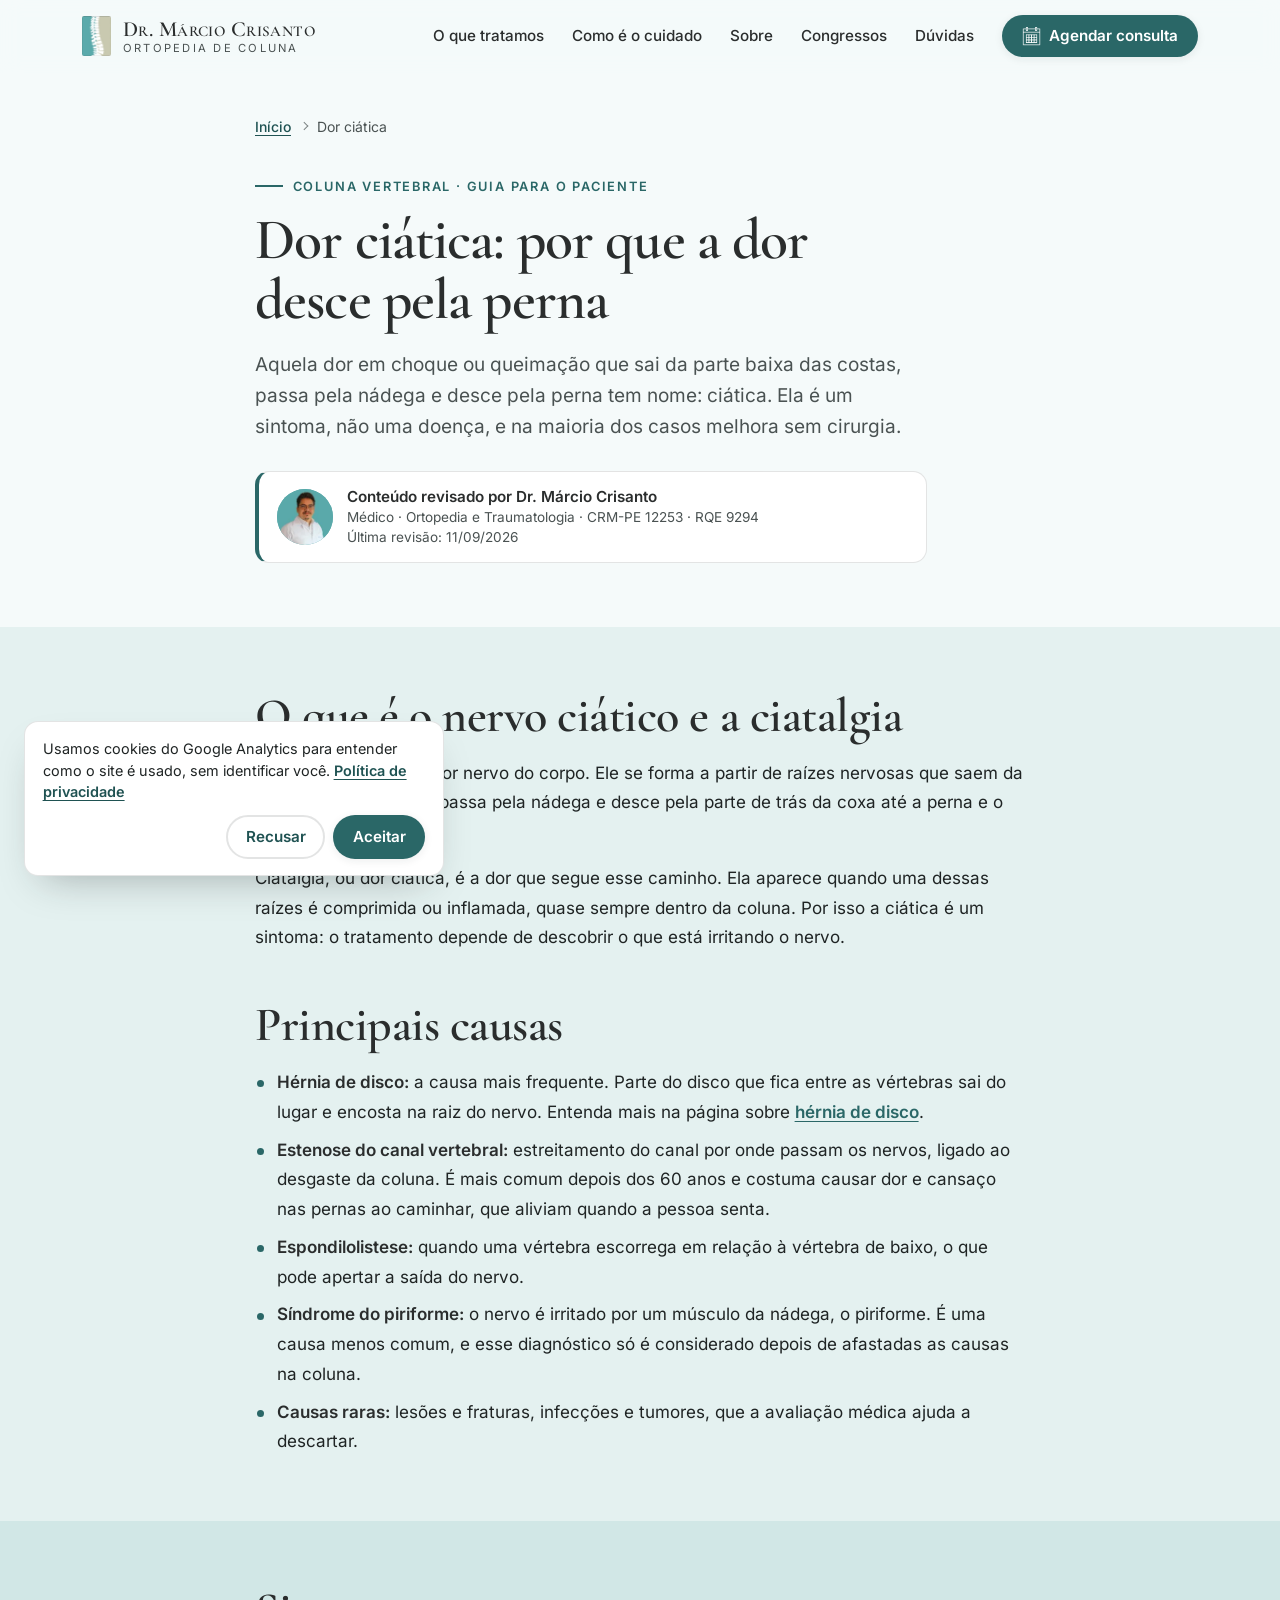
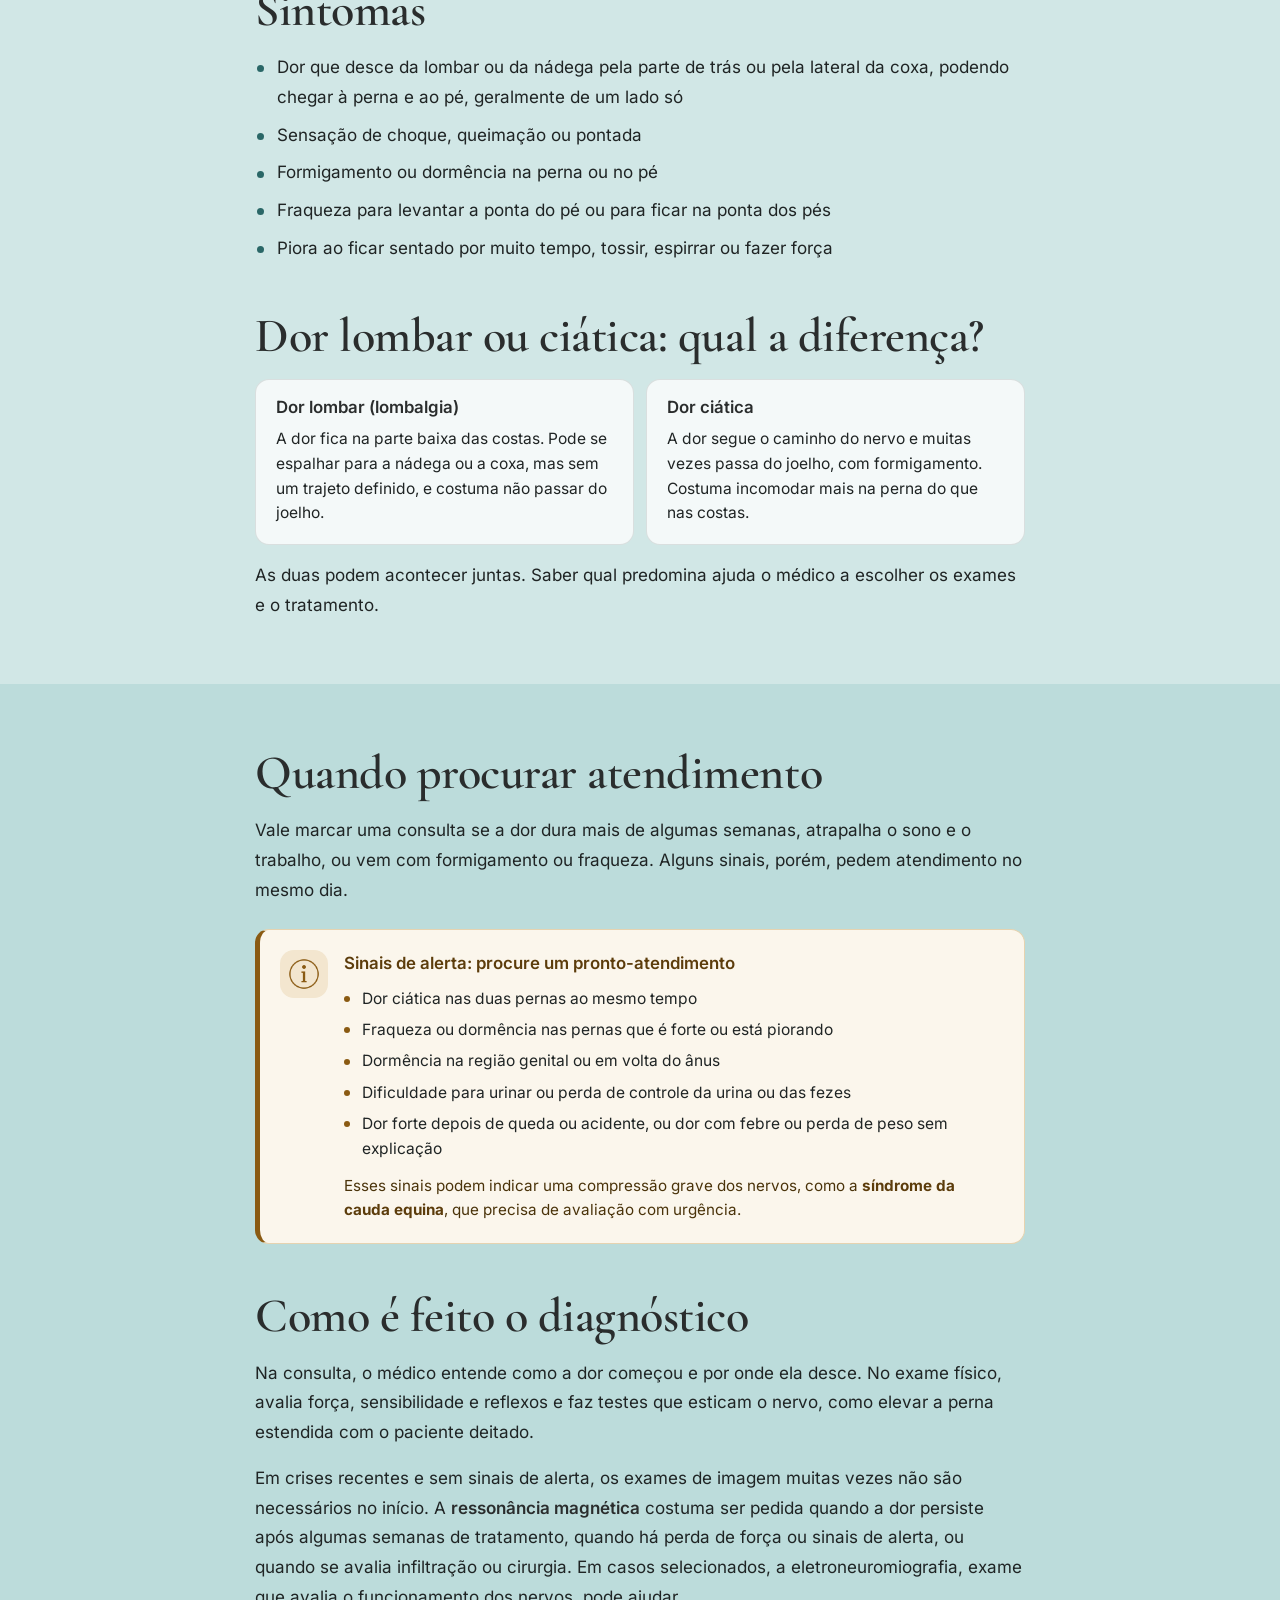
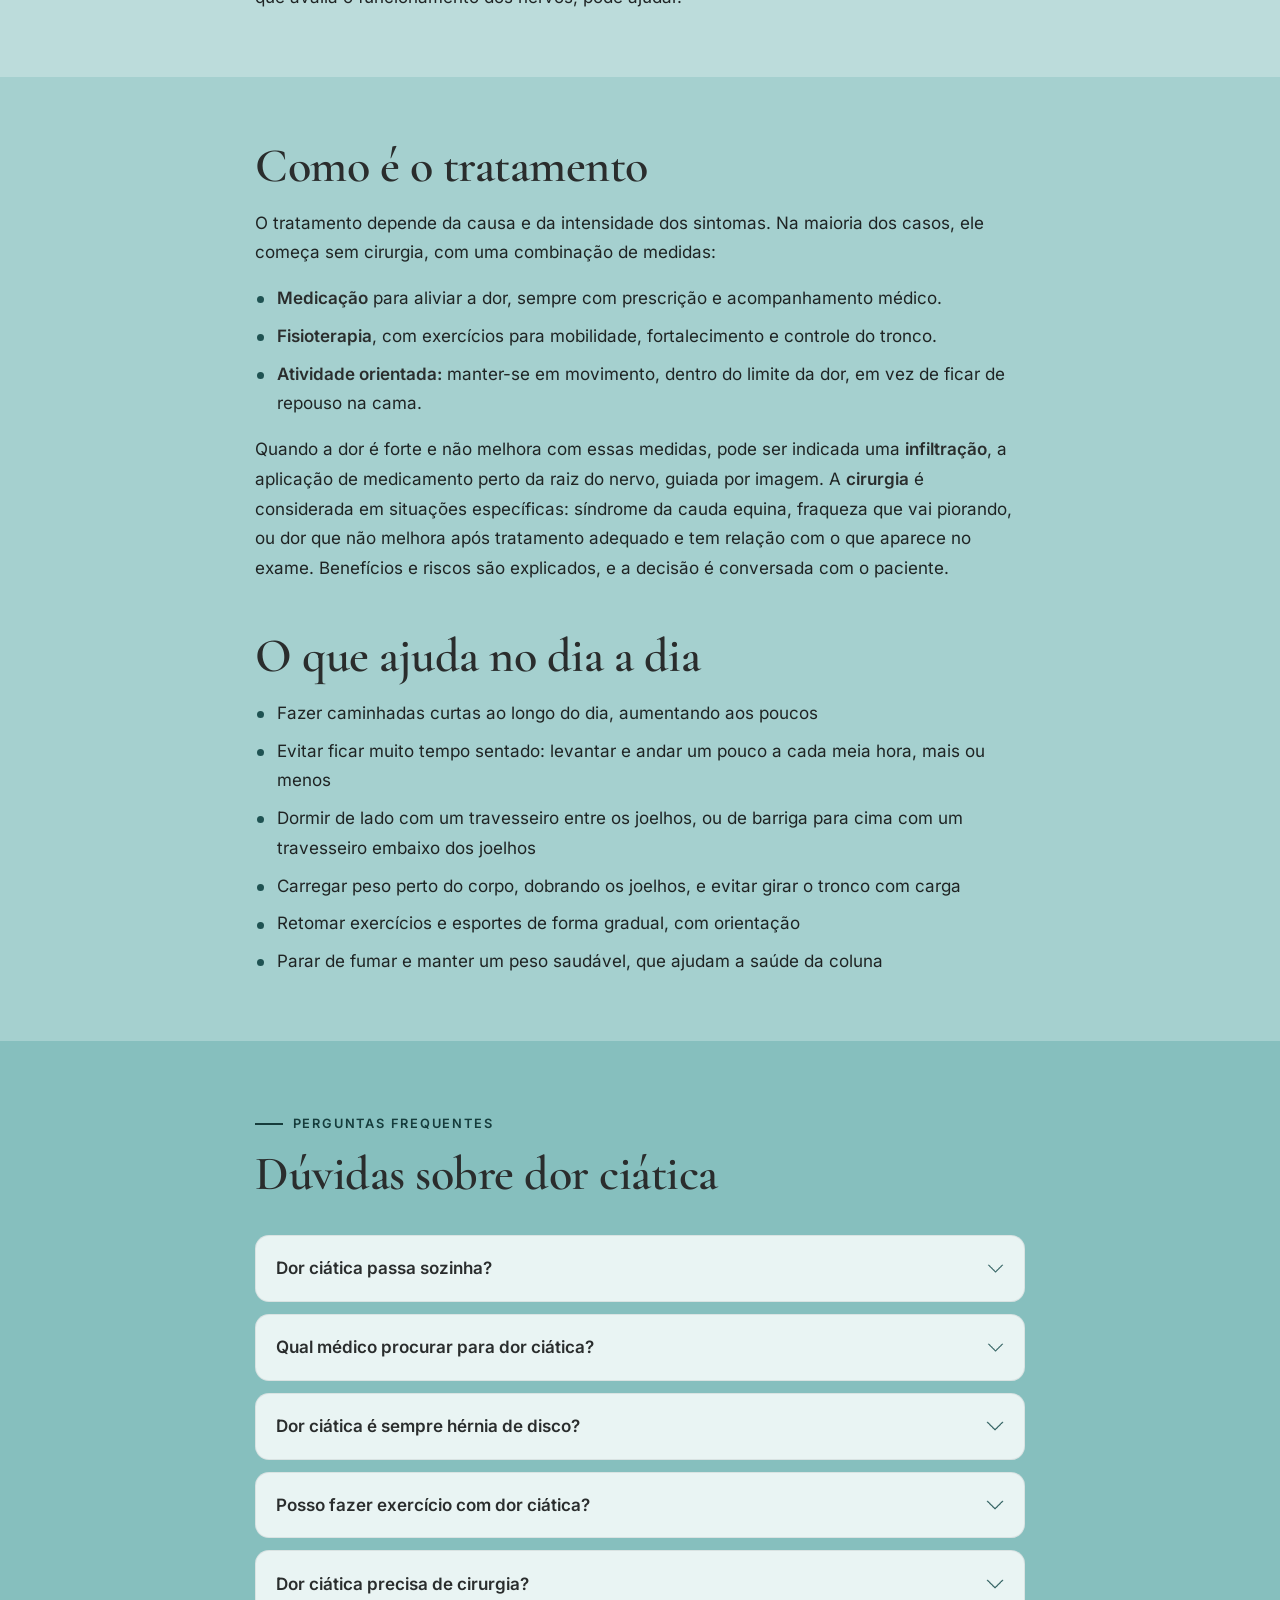
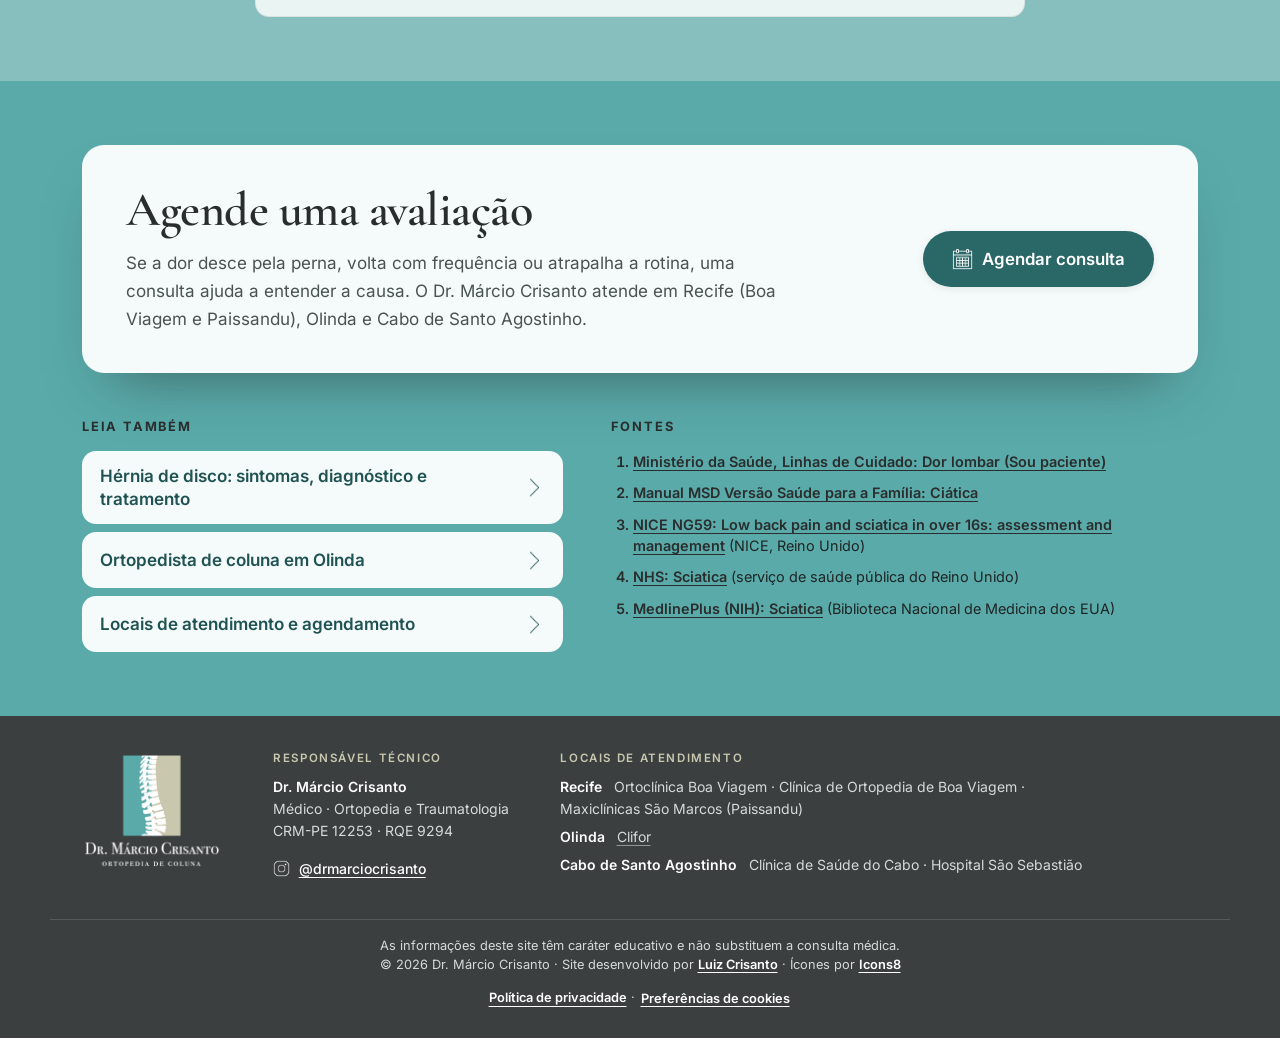
==== commit 08fb7f7b: "Analytics com aviso de cookies e página de privacidade" ====
--- a/dor-ciatica/index.html
+++ b/dor-ciatica/index.html
@@ -29,8 +29,12 @@
   <link rel="manifest" href="/site.webmanifest">
   <link rel="preload" href="/assets/fonts/inter-latin.woff2" as="font" type="font/woff2" crossorigin>
   <link rel="preload" href="/assets/fonts/cormorant-garamond-latin.woff2" as="font" type="font/woff2" crossorigin>
-  <link rel="stylesheet" href="/css/variables.css?v=10">
-  <link rel="stylesheet" href="/css/styles.css?v=10">
+  <link rel="stylesheet" href="/css/variables.css?v=11">
+  <link rel="stylesheet" href="/css/styles.css?v=12">
+
+  <!-- Google Analytics 4 (G-GRQ0C4XLX9) com Modo de Consentimento: ver js/gtag-init.js e js/modules/consent.js -->
+  <script src="/js/gtag-init.js?v=11"></script>
+  <script async src="https://www.googletagmanager.com/gtag/js?id=G-GRQ0C4XLX9"></script>
 
   <script type="application/ld+json">
 {
@@ -181,7 +185,7 @@
   ]
 }
   </script>
-  <script type="module" src="/js/script.js?v=10"></script>
+  <script type="module" src="/js/script.js?v=11"></script>
   <link rel="modulepreload" href="/js/modules/api.js">
   <link rel="modulepreload" href="/js/modules/menu.js">
   <link rel="modulepreload" href="/js/modules/scroll.js">
@@ -517,6 +521,7 @@
         Site desenvolvido por <a href="https://devluizcrisanto.com.br" target="_blank" rel="noopener noreferrer">Luiz Crisanto<span class="visually-hidden"> (abre em nova aba)</span></a> ·
         Ícones por <a href="https://icons8.com.br" target="_blank" rel="noopener noreferrer">Icons8<span class="visually-hidden"> (abre em nova aba)</span></a>
       </p>
+      <p><a href="/privacidade/">Política de privacidade</a> · <button type="button" class="linklike" data-consent-open>Preferências de cookies</button></p>
     </div>
   </footer>
 
--- a/css/styles.css
+++ b/css/styles.css
@@ -994,3 +994,37 @@
 /* Coluna de leitura centralizada nas páginas de condição (~70 caracteres por linha) */
 .container--read { max-width: calc(70ch + 2.5rem); }
 @media (min-width: 768px) { .container--read { max-width: calc(70ch + 4rem); } }
+
+/* ==========================================================
+   Aviso de cookies (LGPD)
+   ========================================================== */
+.consent {
+  position: fixed; z-index: 120;
+  left: 1rem; right: 1rem; bottom: calc(5.5rem + env(safe-area-inset-bottom));
+  display: grid; gap: 0.75rem;
+  padding: 1rem 1.1rem;
+  background: var(--surface); color: var(--ink);
+  border: 1px solid var(--line); border-radius: var(--border-radius);
+  box-shadow: var(--shadow-lg);
+  font-size: 0.9rem; line-height: 1.5;
+}
+.consent__text a { color: var(--teal-800); font-weight: 600; }
+.consent__actions { display: flex; gap: 0.5rem; justify-content: flex-end; }
+.consent__actions .btn { min-height: 44px; }
+@media (min-width: 1024px) {
+  .consent { left: 1.5rem; right: auto; bottom: 1.5rem; max-width: 420px; }
+}
+.footer__bottom button.linklike {
+  padding: 0.9rem 0.125rem; margin: 0; border: 0; background: none; cursor: pointer;
+  font: inherit; color: var(--on-dark); font-weight: 600; text-decoration: underline; text-underline-offset: 3px;
+}
+.footer__bottom button.linklike:hover { color: var(--beige); }
+
+/* Títulos de páginas de texto corrido (ex.: política de privacidade) */
+.article h2:not([class]) {
+  margin-top: 2.25rem;
+  font-family: var(--font-heading); font-weight: 600; font-size: 1.75rem; line-height: 1.15;
+  color: var(--graphite-900);
+}
+.article > ul:not([class]) { padding-left: 1.2rem; list-style: disc; }
+.article > ul:not([class]) li + li { margin-top: 0.4rem; }
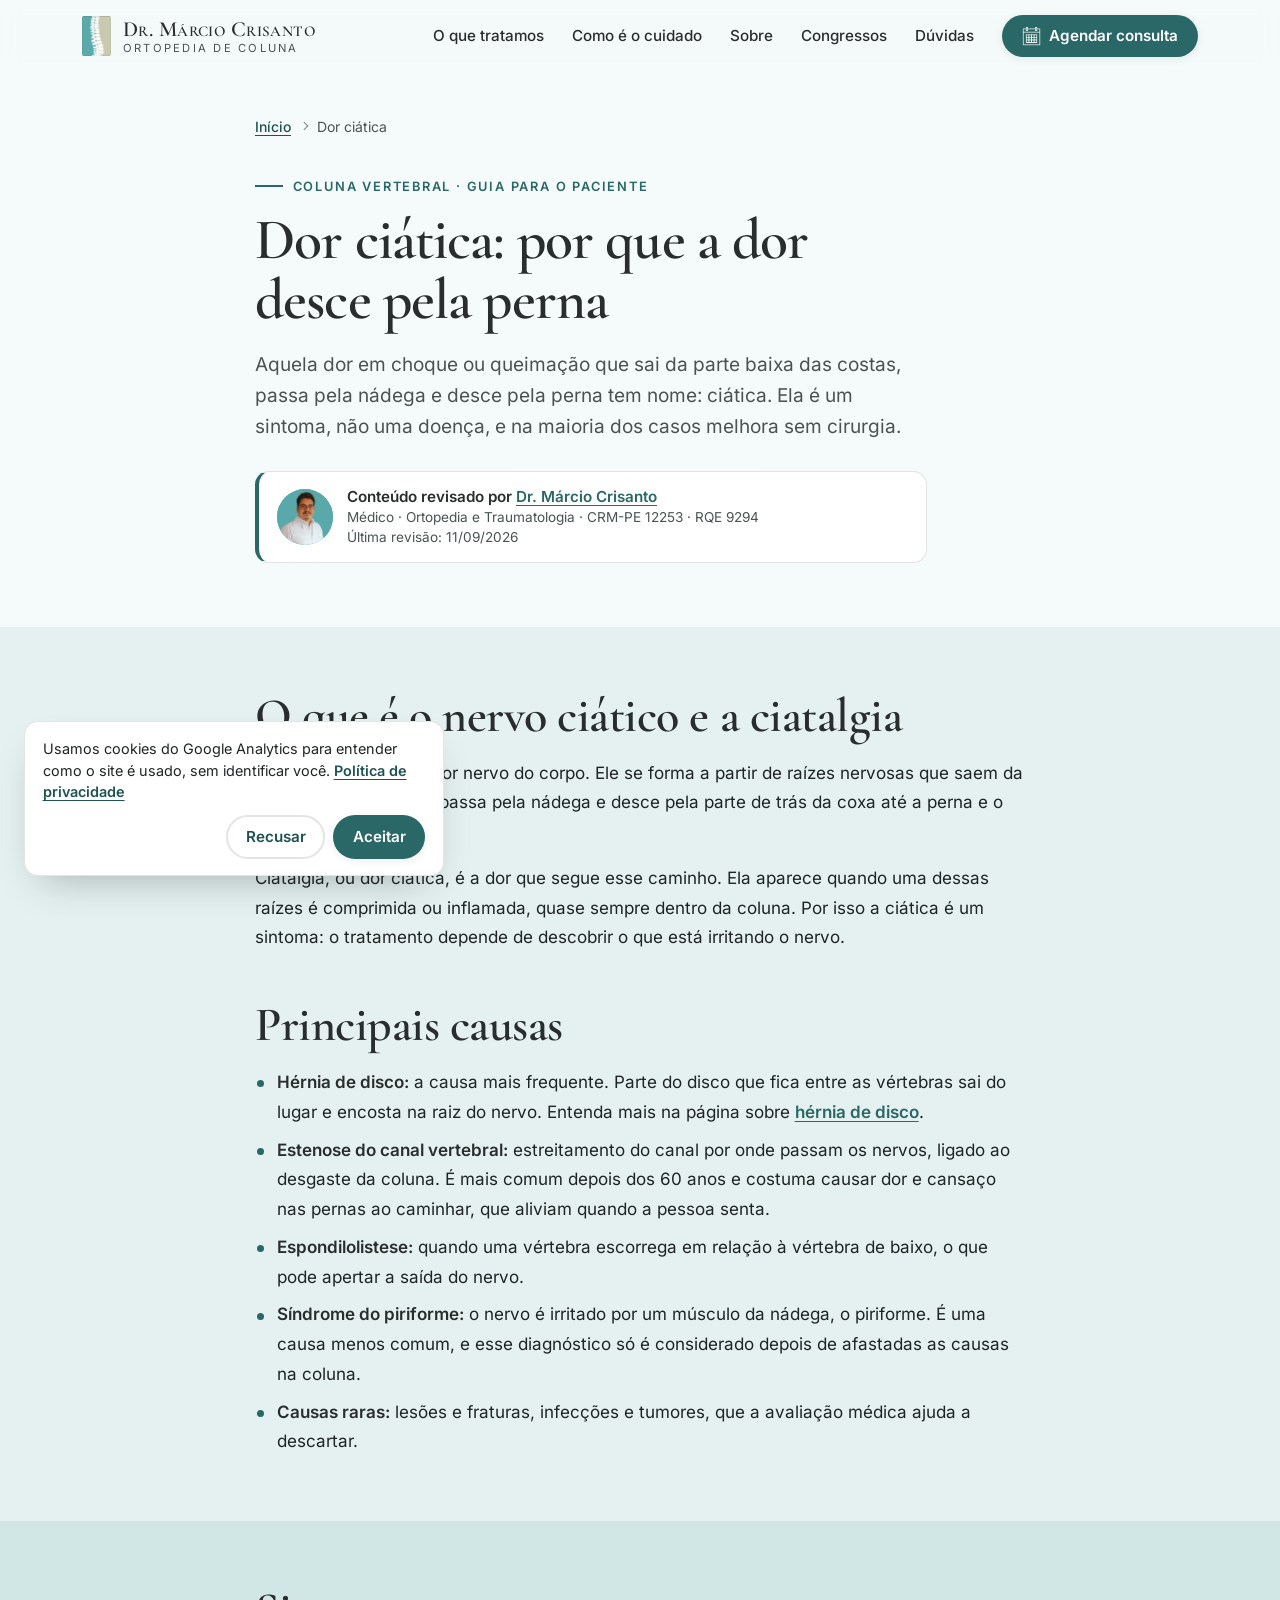
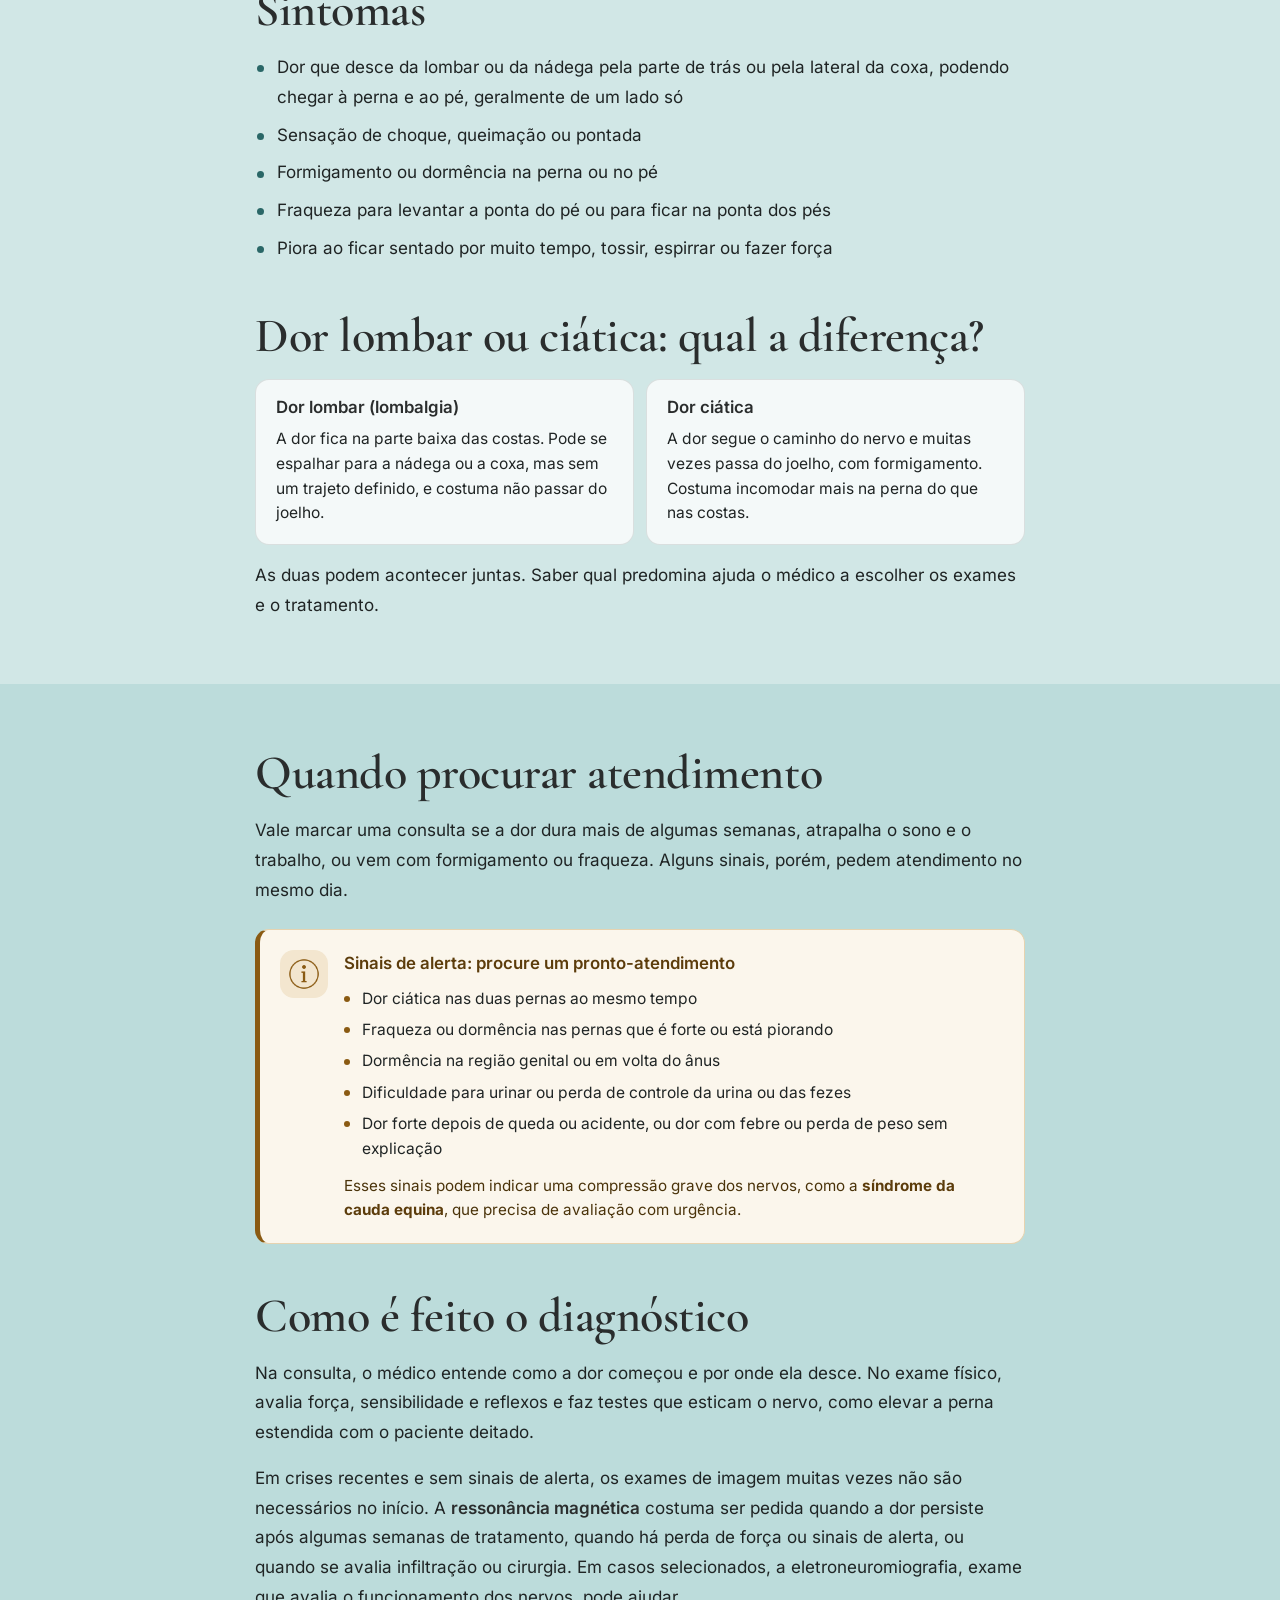
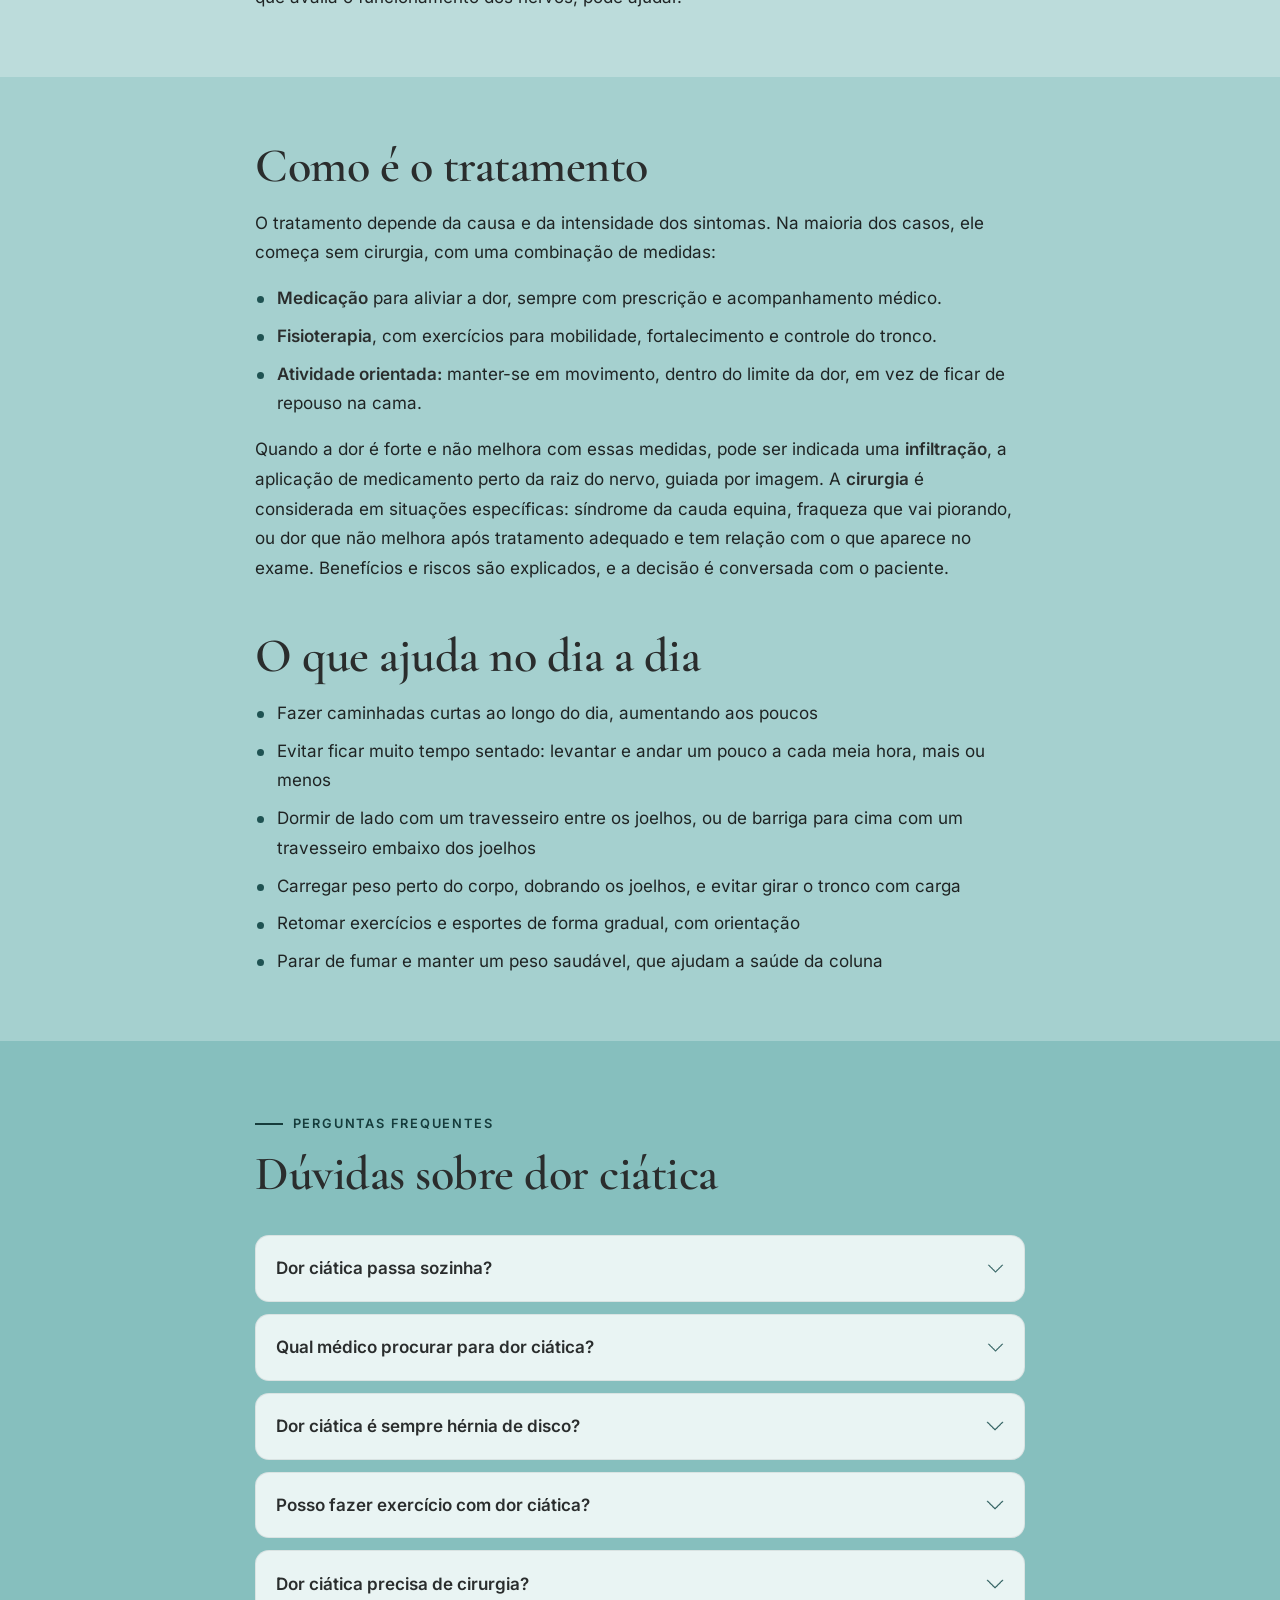
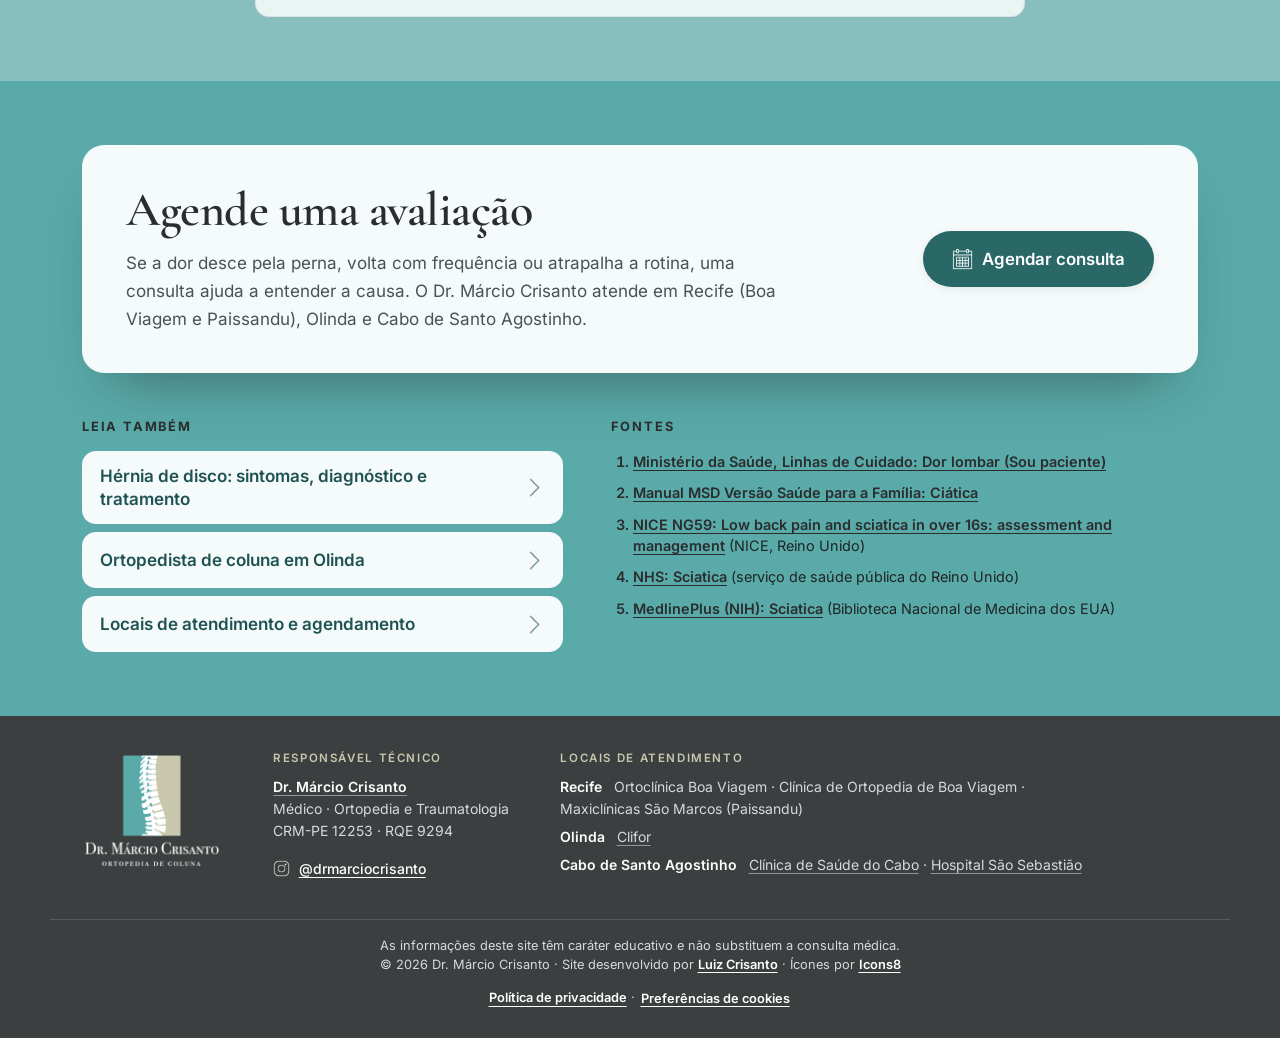
==== commit 16f6e7f6: "adiciona paginas" ====
--- a/dor-ciatica/index.html
+++ b/dor-ciatica/index.html
@@ -29,11 +29,11 @@
   <link rel="manifest" href="/site.webmanifest">
   <link rel="preload" href="/assets/fonts/inter-latin.woff2" as="font" type="font/woff2" crossorigin>
   <link rel="preload" href="/assets/fonts/cormorant-garamond-latin.woff2" as="font" type="font/woff2" crossorigin>
-  <link rel="stylesheet" href="/css/variables.css?v=11">
-  <link rel="stylesheet" href="/css/styles.css?v=12">
+  <link rel="stylesheet" href="/css/variables.css?v=13">
+  <link rel="stylesheet" href="/css/styles.css?v=13">
 
   <!-- Google Analytics 4 (G-GRQ0C4XLX9) com Modo de Consentimento: ver js/gtag-init.js e js/modules/consent.js -->
-  <script src="/js/gtag-init.js?v=11"></script>
+  <script src="/js/gtag-init.js?v=13"></script>
   <script async src="https://www.googletagmanager.com/gtag/js?id=G-GRQ0C4XLX9"></script>
 
   <script type="application/ld+json">
@@ -185,7 +185,7 @@
   ]
 }
   </script>
-  <script type="module" src="/js/script.js?v=11"></script>
+  <script type="module" src="/js/script.js?v=13"></script>
   <link rel="modulepreload" href="/js/modules/api.js">
   <link rel="modulepreload" href="/js/modules/menu.js">
   <link rel="modulepreload" href="/js/modules/scroll.js">
@@ -243,7 +243,7 @@
         <div class="author-box">
           <img class="author-box__photo" src="/assets/images/dr-marcio-crisanto-120.webp" alt="" width="60" height="60">
           <p class="author-box__text">
-            <strong>Conteúdo revisado por Dr. Márcio Crisanto</strong>
+            <strong>Conteúdo revisado por <a href="/sobre/">Dr. Márcio Crisanto</a></strong>
             <span>Médico · Ortopedia e Traumatologia · CRM-PE 12253 · RQE 9294</span>
             <span>Última revisão: <time datetime="2026-09-11">11/09/2026</time></span>
           </p>
@@ -490,7 +490,7 @@
 
       <div class="footer__col footer__col--doctor">
         <h2 class="footer__title">Responsável técnico</h2>
-        <p class="footer__doctor"><strong>Dr. Márcio Crisanto</strong><br>Médico · Ortopedia e Traumatologia<br>CRM-PE 12253 · RQE 9294</p>
+        <p class="footer__doctor"><strong><a class="footer__place-link" href="/sobre/">Dr. Márcio Crisanto</a></strong><br>Médico · Ortopedia e Traumatologia<br>CRM-PE 12253 · RQE 9294</p>
         <a class="footer__social" href="https://www.instagram.com/drmarciocrisanto/" target="_blank" rel="noopener noreferrer">
           <span class="icon icon--instagram" aria-hidden="true"></span>@drmarciocrisanto<span class="visually-hidden"> (abre em nova aba)</span></a>
       </div>
@@ -508,7 +508,7 @@
           </div>
           <div>
             <dt>Cabo de Santo Agostinho</dt>
-            <dd><span>Clínica de Saúde do Cabo</span>&nbsp;· <span>Hospital São Sebastião</span></dd>
+            <dd><a class="footer__place-link" href="/ortopedista-coluna-cabo-de-santo-agostinho/"><span>Clínica de Saúde do Cabo</span></a>&nbsp;· <a class="footer__place-link" href="/ortopedista-coluna-cabo-de-santo-agostinho/"><span>Hospital São Sebastião</span></a></dd>
           </div>
         </dl>
       </div>
--- a/css/styles.css
+++ b/css/styles.css
@@ -1028,3 +1028,30 @@
 }
 .article > ul:not([class]) { padding-left: 1.2rem; list-style: disc; }
 .article > ul:not([class]) li + li { margin-top: 0.4rem; }
+
+/* ==========================================================
+   Página Sobre (/sobre/), página do Cabo e link da home para /sobre/
+   ========================================================== */
+
+/* Home, seção Sobre: botão do Instagram e link "Conheça a trajetória completa" na mesma linha quando cabem */
+.about__social { display: flex; flex-wrap: wrap; align-items: center; gap: 0.5rem 1.5rem; }
+.about__social .condition__link { margin-top: 0; }
+
+/* Subtítulo visível logo abaixo do H1 */
+.page-title .section__title-sub { margin-top: 0.75rem; font-size: var(--fs-md); }
+
+/* Topo da página Sobre: texto à esquerda, retrato à direita (no celular, retrato menor abaixo do texto) */
+.profile-hero .doctor-summary { align-items: center; }
+.profile-hero .doctor-summary__media { max-width: 260px; }
+.profile-hero .page-hero__lead { margin-top: 1rem; }
+.profile-hero__verify { margin-top: 1rem; max-width: 42rem; color: var(--ink-muted); }
+.profile-hero__verify a { color: var(--teal-800); font-weight: 600; }
+@media (min-width: 900px) {
+  .profile-hero .doctor-summary { grid-template-columns: minmax(0, 1fr) 360px; }
+  .profile-hero .doctor-summary__media { max-width: 360px; }
+}
+
+/* Citação da bio com a fonte logo abaixo */
+.profile-quote { margin-top: 2rem; }
+.profile-quote .about__quote { margin-top: 0; }
+.profile-quote__source { margin-top: 0.5rem; font-size: 0.85rem; color: var(--sec-muted); }
